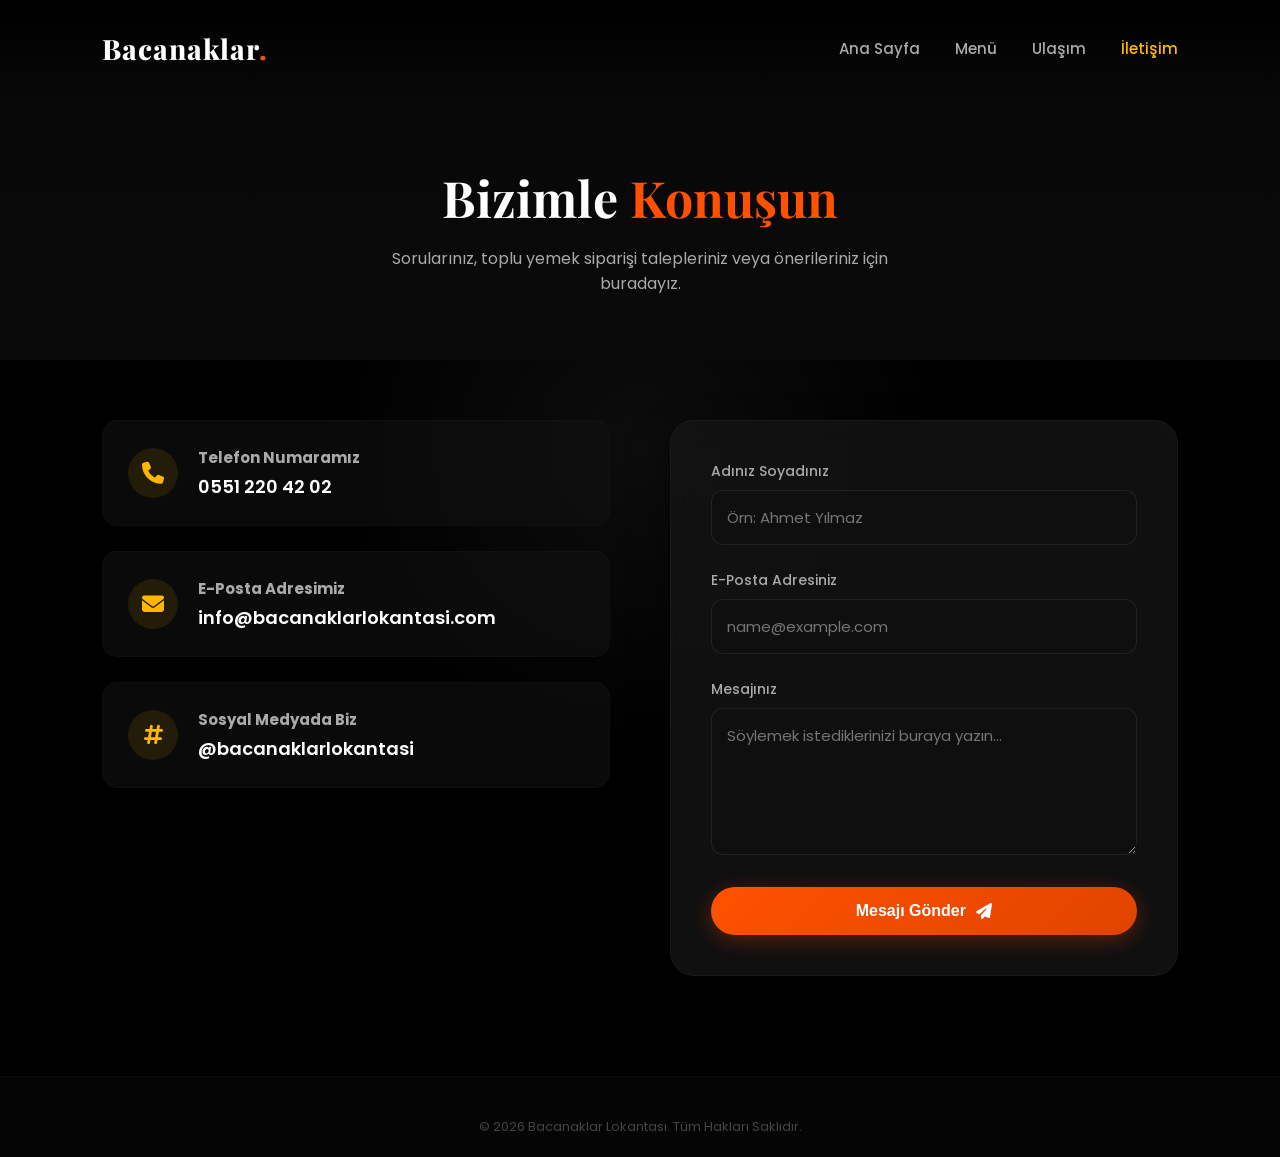
==== iletisim.html @ bf6750ae "Add files via upload" ====
<!DOCTYPE html>
<html lang="tr">
<head>
    <meta charset="UTF-8">
    <meta name="viewport" content="width=device-width, initial-scale=1.0">
    <title>İletişim | Bacanaklar Lokantası</title>
    <link rel="preconnect" href="https://fonts.googleapis.com">
    <link rel="preconnect" href="https://fonts.gstatic.com" crossorigin>
    <link href="https://fonts.googleapis.com/css2?family=Playfair+Display:wght@600;800&family=Poppins:wght@300;400;500;600;700&display=swap" rel="stylesheet">
    <link rel="stylesheet" href="https://cdnjs.cloudflare.com/ajax/libs/font-awesome/6.4.0/css/all.min.css">
    <link rel="stylesheet" href="style.css">
</head>
<body>

    <nav class="navbar">
        <a href="index.html" class="logo">Bacanaklar<span>.</span></a>
        <ul class="nav-links">
            <li><a href="index.html">Ana Sayfa</a></li>
            <li><a href="menu.html">Menü</a></li>
            <li><a href="ulasim.html">Ulaşım</a></li>
            <li><a href="iletisim.html" class="active">İletişim</a></li>
        </ul>
    </nav>

    <section class="menu-page-hero" style="background: linear-gradient(to bottom, rgba(10,10,10,0.7), #0a0a0a), url('https://images.unsplash.com/photo-1534536281715-e28d76689b4d?q=80&w=1200&auto=format&fit=crop') center/cover;">
        <div class="menu-hero-text">
            <h1 class="animate-fade-up">Bizimle <span>Konuşun</span></h1>
            <p class="animate-fade-up delay-1">Sorularınız, toplu yemek siparişi talepleriniz veya önerileriniz için buradayız.</p>
        </div>
    </section>

    <section class="contact-page-section">
        <div class="contact-grid">
            
            <div class="contact-methods animate-fade-up delay-2">
                <div class="c-method-box">
                    <i class="fa-solid fa-phone"></i>
                    <div>
                        <h4>Telefon Numaramız</h4>
                        <p>0551 220 42 02</p>
                    </div>
                </div>
                <div class="c-method-box">
                    <i class="fa-solid fa-envelope"></i>
                    <div>
                        <h4>E-Posta Adresimiz</h4>
                        <p>info@bacanaklarlokantasi.com</p>
                    </div>
                </div>
                <div class="c-method-box">
                    <i class="fa-solid fa-hashtag"></i>
                    <div>
                        <h4>Sosyal Medyada Biz</h4>
                        <p>@bacanaklarlokantasi</p>
                    </div>
                </div>
            </div>

            <div class="contact-form-container animate-fade-up delay-3">
                <form class="glowing-form" onsubmit="event.preventDefault(); alert('Mesajınız başarıyla bacanaklara iletildi!');">
                    <div class="form-group">
                        <label for="name">Adınız Soyadınız</label>
                        <input type="text" id="name" placeholder="Örn: Ahmet Yılmaz" required>
                    </div>
                    <div class="form-group">
                        <label for="email">E-Posta Adresiniz</label>
                        <input type="email" id="email" placeholder="name@example.com" required>
                    </div>
                    <div class="form-group">
                        <label for="message">Mesajınız</label>
                        <textarea id="message" rows="5" placeholder="Söylemek istediklerinizi buraya yazın..." required></textarea>
                    </div>
                    <button type="submit" class="btn btn-primary" style="width: 100%; justify-content: center;">
                        Mesajı Gönder <i class="fa-solid fa-paper-plane"></i>
                    </button>
                </form>
            </div>

        </div>
    </section>

    <footer style="padding: 40px 8% 20px 8%; background:#050505; border-top:1px solid rgba(255,81,0,0.05)">
        <div class="footer-bottom" style="padding:0; border:none;">
            <p>© 2026 Bacanaklar Lokantası. Tüm Hakları Saklıdır.</p>
        </div>
    </footer>

    <script src="script.js"></script>
</body>
</html>
---- style.css ----
/* ==========================================================================
   1. GENEL AYARLAR, DEĞİŞKENLER & RESETS (Spotlight ve Kale Entegre)
   ========================================================================== */
:root {
    --bg-dark: #000000; 
    --bg-surface: #101010;
    --accent-orange: #ff5100;
    --accent-yellow: #ffb700;
    --text-main: #ffffff;
    --text-muted: #aaaaaa;
    --font-sans: 'Poppins', sans-serif;
    --font-serif: 'Playfair Display', serif;
}

* {
    margin: 0;
    padding: 0;
    box-sizing: border-box;
}

html {
    scroll-behavior: smooth;
    /*  Özel ince kaydırma çubuğu */
    scrollbar-width: thin;
    scrollbar-color: #222 var(--bg-dark);
}

/* Chrome, Edge, Safari İçin Özel Kaydırma Çubuğu */
html::-webkit-scrollbar {
    width: 6px;
}
html::-webkit-scrollbar-track {
    background: var(--bg-dark);
}
html::-webkit-scrollbar-thumb {
    background-color: #222;
    border-radius: 10px;
    border: 1px solid var(--bg-dark);
}

body {
    background-color: var(--bg-dark);
    color: var(--text-main);
    font-family: var(--font-sans);
    overflow-x: hidden;
    position: relative;
    /* Tüm sayfada geçerli imleç takipli ışık reveal motoru */
    cursor: crosshair; 
}

/* ==========================================================================
   11. KARAHİSAR KALESİ REVEAL VE ERİMİŞ ALTIN SPOTLIGHT
   ========================================================================== */
   
/* Arka Planda Sabit Duran, Puslu ve Gizemli Kale Görseli */
#castle-bg {
    position: fixed;
    top: 0;
    left: 0;
    width: 100%;
    height: 100vh;
    background-image: url('https://www.orucoglu.com/storage/blogs/Images/karahisar-kalesi-1024x684.webp'); /* Karahisar Kalesi silüeti */
    background-size: cover;
    background-position: center;
    background-repeat: no-repeat;
    /* Çok düşük opaklık: Işık gelmeden önce puslu, belli belirsiz bir silüet */
    opacity: 0.01; 
    z-index: -2; 
    transition: opacity 0.5s ease;
}

/* İmlecin Takipli Spot Işığı: Sadece bu ışık kalesi "ortaya çıkaracak" (Reveal) */
#spotlight-reveal {
    position: fixed;
    top: 0;
    left: 0;
    width: 100%;
    height: 100vh;
    /* Bu gradyan, imlecin olduğu yerde kalenin opaklığını artıran sihirli filtredir */
    background: radial-gradient(
        500px circle at var(--mouse-x, 50%) var(--mouse-y, 50%), 
        rgba(255, 81, 0, 0.04) 0%, /* Işığın merkezinde çok hafif bir turuncu parlama */
        rgba(0, 0, 0, 0) 70% /* Dışarıda tamamen yok olur */
    );
    z-index: -1; /* Kalenin hemen önünde, içeriklerin arkasında */
    pointer-events: none; /* Tıklamaları engellememesi için */
}

/* Işığın merkezinde kalesi daha görünür ve renkli yapan maskeleme (Reveal & Color) */
body::after {
    content: '';
    position: fixed;
    top: 0;
    left: 0;
    width: 100%;
    height: 100vh;
    background-image: inherit; /* body'den veya #castle-bg'den inherit et */
    background: radial-gradient(
        400px circle at var(--mouse-x, 50%) var(--mouse-y, 50%), 
        rgba(255, 255, 255, 0.05) 0%, /* Işığın merkezinde kalenin opaklığı artar (reveal) */
        rgba(0, 0, 0, 0) 80% /* Dışarıda kale puslu kalmaya devam eder */
    );
    z-index: -1; /* Kalenin hemen önünde, içeriklerin arkasında */
    pointer-events: none;
    opacity: 1;
}

/* ==========================================================================
   2. NAVİGASYON (NAVBAR)
   ========================================================================== */
.navbar {
    display: flex;
    justify-content: space-between;
    align-items: center;
    padding: 30px 8%;
    background: linear-gradient(to bottom, rgba(0,0,0,0.95), transparent);
    position: absolute;
    width: 100%;
    z-index: 100;
}

.logo {
    font-family: var(--font-serif);
    font-size: 28px;
    font-weight: 800;
    letter-spacing: 1px;
    color: var(--text-main);
    text-decoration: none;
    display: inline-block;
    transition: transform 0.3s ease;
}

.logo span {
    color: var(--accent-orange);
}

.logo:hover {
    transform: scale(1.02);
}

.nav-links {
    display: flex;
    list-style: none;
    gap: 35px;
}

.nav-links a {
    color: var(--text-muted);
    text-decoration: none;
    font-size: 15px;
    font-weight: 500;
    transition: color 0.3s ease;
    position: relative;
}

.nav-links a:hover, .nav-links a.active {
    color: var(--accent-yellow);
}

/* Nav Link Hover Çizgisi */
.nav-links a::after {
    content: '';
    position: absolute;
    bottom: -5px;
    left: 0;
    width: 0;
    height: 1px;
    background: var(--accent-orange);
    transition: width 0.3s ease;
}

.nav-links a:hover::after {
    width: 100%;
}

/* ==========================================================================
   3. GİRİŞ (HERO) BÖLÜMÜ
   ========================================================================== */
.hero {
    min-height: 100vh;
    display: flex;
    align-items: center;
    padding: 0 8%;
    position: relative;
    background: radial-gradient(circle at 80% 20%, #16120f 0%, transparent 60%);
}

.hero-container {
    display: grid;
    grid-template-columns: 1fr 1fr;
    gap: 50px;
    align-items: center;
    width: 100%;
    margin-top: 60px;
}

.badge {
    display: inline-flex;
    align-items: center;
    gap: 8px;
    background: rgba(255, 81, 0, 0.1);
    border: 1px solid rgba(255, 81, 0, 0.2);
    color: var(--accent-orange);
    padding: 8px 16px;
    border-radius: 50px;
    font-size: 13px;
    font-weight: 600;
    margin-bottom: 20px;
}

.hero-title {
    font-family: var(--font-serif);
    font-size: 56px;
    line-height: 1.15;
    margin-bottom: 25px;
}

.accent-text {
    background: linear-gradient(45deg, var(--accent-orange), var(--accent-yellow));
    background-clip: text;
    -webkit-background-clip: text;
    -webkit-text-fill-color: transparent;
    color: transparent;
    display: inline-block;
}

.hero-desc {
    color: var(--text-muted);
    font-size: 16px;
    line-height: 1.7;
    margin-bottom: 35px;
    max-width: 500px;
}

.hero-actions {
    display: flex;
    gap: 20px;
}

.btn {
    padding: 15px 32px;
    border-radius: 30px;
    font-size: 16px;
    font-weight: 600;
    cursor: pointer;
    transition: all 0.3s ease;
    display: inline-flex;
    align-items: center;
    gap: 10px;
}

.btn-primary {
    background: linear-gradient(135deg, var(--accent-orange), #e04400);
    border: none;
    color: white;
    box-shadow: 0 5px 20px rgba(255, 81, 0, 0.3);
}

.btn-primary:hover {
    transform: translateY(-3px);
    box-shadow: 0 8px 25px rgba(255, 81, 0, 0.5);
}

.btn-secondary {
    background: rgba(255, 255, 255, 0.05);
    border: 1px solid rgba(255, 255, 255, 0.1);
    color: white;
}

.btn-secondary:hover {
    background: rgba(255, 255, 255, 0.1);
    transform: translateY(-3px);
}

/* Hero Görsel Alanı & Paralaks */
.hero-image-area {
    position: relative;
    display: flex;
    justify-content: center;
    align-items: center;
    height: 500px;
}

.glow-bg {
    position: absolute;
    width: 350px;
    height: 350px;
    background: radial-gradient(circle, rgba(255,81,0,0.2) 0%, rgba(255,183,0,0.05) 50%, transparent 70%);
    border-radius: 50%;
    filter: blur(20px);
    animation: pulseGlow 8s infinite alternate;
}

.interactive-layer {
    position: relative;
    width: 100%;
    height: 100%;
    display: flex;
    justify-content: center;
    align-items: center;
}

.main-dish-wrapper {
    position: relative;
    width: 380px;
    height: 380px;
    border-radius: 50%;
    box-shadow: 0 20px 50px rgba(0,0,0,0.8);
    animation: floatPlate 6s ease-in-out infinite;
}

.main-dish {
    width: 100%;
    height: 100%;
    object-fit: cover;
    border-radius: 50%;
    border: 4px solid #1a1a1a;
}

.floating-item {
    position: absolute;
    font-size: 32px;
    filter: drop-shadow(0 10px 10px rgba(0,0,0,0.5));
    user-select: none;
    transition: transform 0.1s ease-out;
}
.pepper { top: 10%; left: 15%; animation: floatParticle 4s ease-in-out infinite alternate; }
.mint { bottom: 15%; left: 10%; animation: floatParticle 5s ease-in-out infinite 0.5s alternate; }
.garlic { top: 20%; right: 10%; animation: floatParticle 4.5s ease-in-out infinite 1s alternate; }
.onion { bottom: 10%; right: 15%; animation: floatParticle 5.5s ease-in-out infinite 0.2s alternate; }

/* Buhar Efekti Sınıfları */
.steam-container {
    position: absolute;
    top: 20%;
    left: 50%;
    transform: translateX(-50%);
    width: 200px;
    height: 150px;
    pointer-events: none;
    z-index: 5;
}

.steam-particle {
    position: absolute;
    bottom: 0;
    background: rgba(255, 255, 255, 0.15);
    border-radius: 50%;
    filter: blur(8px);
    animation: riseUp linear forwards;
}

/* ==========================================================================
   4. EN ÇOK TAVSİYE EDİLENLER (MENÜ KARTLARI)
   ========================================================================== */
.featured-menu {
    padding: 100px 8%;
    position: relative;
}

.menu-header {
    text-align: center;
    margin-bottom: 60px;
}

.section-title {
    font-family: var(--font-serif);
    font-size: 42px;
    margin-bottom: 15px;
}

.section-title span {
    color: var(--accent-orange);
}

.section-subtitle {
    color: var(--text-muted);
    font-size: 16px;
    max-width: 600px;
    margin: 0 auto;
}

.menu-grid {
    display: grid;
    grid-template-columns: repeat(auto-fit, minmax(300px, 1fr));
    gap: 40px;
}

.menu-card {
    background: rgba(20, 20, 20, 0.6); /* Hafif şeffaf kartlar */
    backdrop-filter: blur(10px);
    border-radius: 20px;
    overflow: hidden;
    border: 1px solid rgba(255, 255, 255, 0.03);
    transition: transform 0.4s cubic-bezier(0.175, 0.885, 0.32, 1.275), 
                box-shadow 0.4s ease, 
                border-color 0.4s ease;
}

.card-img-container {
    position: relative;
    height: 240px;
    overflow: hidden;
}

.card-img-container img {
    width: 100%;
    height: 100%;
    object-fit: cover;
    transition: transform 0.6s ease;
}

.card-badge {
    position: absolute;
    top: 20px;
    left: 20px;
    background: rgba(0, 0, 0, 0.75);
    backdrop-filter: blur(5px);
    color: var(--accent-yellow);
    padding: 6px 14px;
    border-radius: 30px;
    font-size: 12px;
    font-weight: 600;
    border: 1px solid rgba(255, 183, 0, 0.3);
}

.card-info {
    padding: 25px;
}

.card-info h3 {
    font-size: 20px;
    margin-bottom: 12px;
    transition: color 0.3s ease;
}

.card-info p {
    color: var(--text-muted);
    font-size: 14px;
    line-height: 1.6;
    margin-bottom: 25px;
    height: 67px;
    overflow: hidden;
}

.card-footer {
    display: flex;
    justify-content: flex-start;
    border-top: 1px solid rgba(255, 255, 255, 0.05);
    padding-top: 15px;
}

.price {
    font-size: 22px;
    font-weight: 700;
    color: var(--accent-yellow);
}

/* Kart Hover Efektleri */
.menu-card:hover {
    transform: translateY(-10px);
    border-color: rgba(255, 81, 0, 0.3);
    box-shadow: 0 15px 35px rgba(255, 81, 0, 0.15); 
}

.menu-card:hover .card-img-container img {
    transform: scale(1.1) rotate(1deg);
}

.menu-card:hover h3 {
    color: var(--accent-orange);
}

/* Menünün Devamı Butonu */
.menu-more-action {
    text-align: center;
    margin-top: 60px;
}

.btn-outline-orange {
    background: transparent;
    border: 2px solid var(--accent-orange);
    color: var(--text-main);
    padding: 15px 40px;
    border-radius: 30px;
    font-size: 16px;
    font-weight: 600;
    cursor: pointer;
    transition: all 0.3s cubic-bezier(0.25, 1, 0.5, 1);
    display: inline-flex;
    align-items: center;
    gap: 12px;
}

.btn-outline-orange i {
    font-size: 13px;
    transition: transform 0.3s ease;
}

.btn-outline-orange:hover {
    background: var(--accent-orange);
    color: white;
    transform: translateY(-4px);
    box-shadow: 0 12px 25px rgba(255, 81, 0, 0.4);
}

.btn-outline-orange:hover i {
    transform: translateX(5px);
}

/* ==========================================================================
   5. HİKAYEMİZ & ASİMETRİK GALERİ
   ========================================================================== */
.about-section {
    padding: 120px 8%;
    position: relative;
    overflow: hidden;
}

.about-container {
    display: grid;
    grid-template-columns: 1.1fr 0.9fr;
    gap: 80px;
    align-items: center;
}

.about-badge {
    color: var(--accent-yellow);
    font-size: 14px;
    font-weight: 700;
    text-transform: uppercase;
    letter-spacing: 2px;
    display: block;
    margin-bottom: 15px;
}

.about-title {
    font-family: var(--font-serif);
    font-size: 40px;
    line-height: 1.2;
    margin-bottom: 30px;
}

.about-title span {
    color: var(--accent-orange);
}

.about-text {
    color: var(--text-muted);
    font-size: 16px;
    line-height: 1.8;
    margin-bottom: 20px;
}

.about-features {
    display: grid;
    grid-template-columns: 1fr 1fr;
    gap: 25px;
    margin-top: 40px;
}

.feature-item {
    display: flex;
    gap: 15px;
    align-items: flex-start;
}

.feature-item i {
    font-size: 24px;
    color: var(--accent-yellow);
    background: rgba(255, 183, 0, 0.1);
    padding: 12px;
    border-radius: 12px;
}

.feature-item h4 {
    font-size: 16px;
    margin-bottom: 5px;
}

.feature-item p {
    color: var(--text-muted);
    font-size: 13px;
    line-height: 1.4;
}

.about-gallery {
    position: relative;
    height: 500px;
}

.gallery-wrapper {
    position: relative;
    width: 100%;
    height: 100%;
}

.img-box {
    position: absolute;
    border-radius: 20px;
    overflow: hidden;
    box-shadow: 0 20px 40px rgba(0,0,0,0.6);
    border: 2px solid rgba(255, 255, 255, 0.05);
    transition: transform 0.5s ease;
}

.img-box img {
    width: 100%;
    height: 100%;
    object-fit: cover;
}

.box-1 {
    width: 70%;
    height: 350px;
    top: 0;
    left: 0;
    z-index: 2;
}

.box-2 {
    width: 55%;
    height: 250px;
    bottom: 0;
    right: 0;
    z-index: 3;
    border-color: var(--accent-orange);
}

.img-box:hover {
    transform: scale(1.03) translateY(-5px);
    z-index: 4;
}

.deco-circle {
    position: absolute;
    width: 200px;
    height: 200px;
    background: radial-gradient(circle, rgba(255,183,0,0.15) 0%, transparent 70%);
    top: 25%;
    left: 40%;
    z-index: 1;
}

/* ==========================================================================
   6. TAM DETAYLI MENÜ SAYFASI (MENU.HTML) ÖZEL STİLLERİ
   ========================================================================== */
.menu-page-hero {
    min-height: 40vh;
    background: linear-gradient(to bottom, rgba(0,0,0,0.6), var(--bg-dark)), 
                url('https://images.unsplash.com/photo-1555396273-367ea4eb4db5?q=80&w=1200&auto=format&fit=crop') center/cover;
    display: flex;
    align-items: center;
    justify-content: center;
    text-align: center;
    padding-top: 100px;
    position: relative;
}

.menu-hero-text h1 {
    font-family: var(--font-serif);
    font-size: 50px;
    margin-bottom: 15px;
}

.menu-hero-text h1 span {
    color: var(--accent-orange);
}

.menu-hero-text p {
    color: var(--text-muted);
    font-size: 16px;
    max-width: 500px;
}

.menu-filter-section {
    padding: 40px 8% 100px 8%;
    position: relative;
}

.filter-buttons {
    display: flex;
    justify-content: center;
    gap: 15px;
    margin-bottom: 50px;
}

.filter-btn {
    background: #101010;
    border: 1px solid rgba(255, 255, 255, 0.05);
    color: var(--text-muted);
    padding: 12px 28px;
    border-radius: 30px;
    font-weight: 600;
    font-size: 14px;
    cursor: pointer;
    transition: all 0.3s ease;
}

.filter-btn:hover, .filter-btn.active {
    background: var(--accent-orange);
    color: white;
    border-color: var(--accent-orange);
    box-shadow: 0 5px 15px rgba(255, 81, 0, 0.3);
}

.menu-page-grid {
    transition: all 0.5s ease;
}

.filter-item {
    transition: all 0.4s cubic-bezier(0.4, 0, 0.2, 1);
    transform: scale(1);
    opacity: 1;
}

.filter-item.hidden {
    transform: scale(0.8);
    opacity: 0;
    visibility: hidden;
    position: absolute;
    width: 0;
    height: 0;
    padding: 0;
    margin: 0;
    border: none;
    overflow: hidden;
}

/* ==========================================================================
   7. ÇALIŞMA SAATLERİ & ETKİLEŞİMLİ DARK MAP (FOOTER)
   ========================================================================== */
.site-footer {
    background-color: #050505;
    padding: 80px 8% 30px 8%;
    border-top: 1px solid rgba(255, 81, 0, 0.1);
    position: relative;
}

.footer-container {
    display: grid;
    grid-template-columns: 1fr 1fr 1fr;
    gap: 60px;
    margin-bottom: 60px;
}

.footer-info .logo {
    margin-bottom: 0;
}

.footer-tagline {
    color: var(--text-muted);
    font-size: 15px;
    line-height: 1.6;
    max-width: 280px;
}

.social-links {
    display: flex;
    gap: 15px;
}

.social-links a {
    color: var(--text-main);
    background: rgba(255, 255, 255, 0.02);
    width: 45px;
    height: 45px;
    display: flex;
    justify-content: center;
    align-items: center;
    border-radius: 50%;
    font-size: 18px;
    text-decoration: none;
    border: 1px solid rgba(255, 255, 255, 0.05);
    transition: all 0.3s cubic-bezier(0.175, 0.885, 0.32, 1.275);
}

.social-links a:hover {
    color: #000000;
    background: var(--accent-orange);
    transform: translateY(-5px);
    box-shadow: 0 10px 20px rgba(255, 81, 0, 0.4);
    border-color: var(--accent-orange);
}

.footer-hours h3, .footer-contact h3 {
    font-family: var(--font-serif);
    font-size: 22px;
    margin-bottom: 25px;
    display: flex;
    align-items: center;
    gap: 10px;
}

.footer-hours h3 i, .footer-contact h3 i {
    color: var(--accent-orange);
}

.hours-list {
    list-style: none;
}

.day-row {
    display: flex;
    justify-content: space-between;
    padding: 10px 0;
    border-bottom: 1px solid rgba(255, 255, 255, 0.02);
    color: var(--text-muted);
    font-size: 14px;
    transition: all 0.3s ease;
}

.day-row .closed {
    color: #ef4444;
    font-weight: 600;
}

.day-row.current-day {
    color: var(--accent-yellow);
    font-weight: 600;
    border-bottom-color: rgba(255, 183, 0, 0.3);
    padding-left: 8px;
}

.address-text {
    color: var(--text-muted);
    font-size: 15px;
    line-height: 1.6;
    margin-bottom: 30px;
}

/* Canlı İnteraktif Harita Kutusu */
.map-wrapper {
    position: relative;
    width: 100%;
    border-radius: 15px;
    overflow: hidden;
    border: 1px solid rgba(255, 81, 0, 0.2);
    box-shadow: 0 10px 30px rgba(0, 0, 0, 0.5);
    transition: border-color 0.3s ease, box-shadow 0.3s ease;
}

/* Haritayı Siyah Temaya Boyayan Filtre */
.map-wrapper iframe {
    filter: invert(90%) hue-rotate(180deg) grayscale(10%) contrast(95%);
    display: block;
    transition: filter 0.3s ease;
}

.map-overlay-btn {
    position: absolute;
    top: 15px;
    left: 15px;
    background: rgba(10, 10, 10, 0.85);
    backdrop-filter: blur(5px);
    color: var(--text-main);
    padding: 8px 14px;
    border-radius: 6px;
    text-decoration: none;
    font-size: 13px;
    font-weight: 600;
    border: 1px solid rgba(255, 255, 255, 0.1);
    display: flex;
    align-items: center;
    gap: 6px;
    transition: all 0.3s ease;
    z-index: 10;
}

.map-overlay-btn i {
    color: var(--accent-orange);
}

.map-wrapper:hover {
    border-color: var(--accent-orange);
    box-shadow: 0 10px 30px rgba(255, 81, 0, 0.15);
}

.map-overlay-btn:hover {
    background: var(--accent-orange);
    color: white;
    border-color: var(--accent-orange);
}
.map-overlay-btn:hover i {
    color: white;
}

.footer-bottom {
    text-align: center;
    padding-top: 40px;
    border-top: 1px solid rgba(255, 255, 255, 0.02);
    color: #444444;
    font-size: 13px;
}

/* ==========================================================================
   8. ANİMASYON ALTYAPILARI (SCROLL REVEAL & KEYFRAMES)
   ========================================================================== */
.reveal {
    opacity: 0;
    transform: translateY(50px);
    transition: opacity 0.8s ease, transform 0.8s cubic-bezier(0.25, 1, 0.5, 1);
}

.reveal.active {
    opacity: 1;
    transform: translateY(0);
}

.reveal.delay-1 { transition-delay: 0.2s; }
.reveal.delay-2 { transition-delay: 0.4s; }

@keyframes pulseGlow {
    0% { transform: scale(1); opacity: 0.7; }
    100% { transform: scale(1.2); opacity: 1; }
}

@keyframes floatPlate {
    0%, 100% { transform: translateY(0) rotate(0deg); }
    50% { transform: translateY(-15px) rotate(2deg); }
}

@keyframes floatParticle {
    0% { transform: translateY(0) scale(1); }
    100% { transform: translateY(-12px) scale(1.05); }
}

@keyframes riseUp {
    0% {
        transform: translateY(0) scale(0.5) translateX(0);
        opacity: 0;
    }
    10% { opacity: 0.4; }
    50% {
        transform: translateY(-60px) scale(1.2) translateX(15px);
        background: rgba(255, 183, 0, 0.08);
    }
    100% {
        transform: translateY(-130px) scale(1.8) translateX(-15px);
        opacity: 0;
    }
}

.animate-fade-up {
    opacity: 0;
    transform: translateY(30px);
    animation: fadeUpIn 1s cubic-bezier(0.25, 1, 0.5, 1) forwards;
}
.delay-1 { animation-delay: 0.2s; }
.delay-2 { animation-delay: 0.4s; }
.delay-3 { animation-delay: 0.6s; }

@keyframes fadeUpIn {
    to {
        opacity: 1;
        transform: translateY(0);
    }
}

/* ==========================================================================
   10. KARŞILAMA EKRANI (PRELOADER)
   ========================================================================== */
#preloader {
    position: fixed;
    top: 0;
    left: 0;
    width: 100%;
    height: 100vh;
    
    /* İŞTE YENİ ANİMASYONLU ARKA PLAN BURASI */
    background: linear-gradient(-45deg, #050505, #360302, #471802, #0a0500);
    background-size: 400% 400%;
    animation: gradientDrift 8s ease infinite;
    
    /* Alt taraf eski kodla aynı, logonun ortada durmasını sağlıyor */
    z-index: 99999;
    display: flex;
    justify-content: center;
    align-items: center;
    transition: transform 1s cubic-bezier(0.77, 0, 0.175, 1);
    overflow: hidden;
}
/* Arka plan renklerinin akıp karışmasını sağlayan animasyon */
@keyframes gradientDrift {
    0% { background-position: 0% 50%; }
    50% { background-position: 100% 50%; }
    100% { background-position: 0% 50%; }
}
/* Arka Planda Yüzen ve Parlayan Puslu Közler (Hareketli Arka Plan) */
#preloader::before, #preloader::after {
    content: '';
    position: absolute;
    border-radius: 50%;
    filter: blur(100px);
    z-index: 1;
    animation: embersFloat 10s infinite alternate cubic-bezier(0.45, 0.05, 0.55, 0.95);
    opacity: 0.4;
}

#preloader::before {
    width: 600px; height: 600px;
    background: radial-gradient(circle, rgba(255, 81, 0, 0.2) 0%, transparent 60%);
    top: -10%; left: -10%;
}

#preloader::after {
    width: 500px; height: 500px;
    background: radial-gradient(circle, rgba(255, 183, 0, 0.15) 0%, transparent 60%);
    bottom: -10%; right: -10%;
    animation-delay: -5s;
}

#preloader.slide-up {
    transform: translateY(-100%);
}

.loader-content {
    text-align: center;
    position: relative;
    z-index: 2; /* Yazıyı közlerin önüne al */
}

/* Şeffaf Olmayan, Güvenli Erimiş Altın Logosu */
.loader-logo {
    font-family: var(--font-serif);
    font-size: 52px;
    font-weight: 800;
    
    background: linear-gradient(to right, #ffffff 20%, var(--accent-orange) 50%, #ffffff 80%);
    background-size: 200% auto;
    color: #ffffff; /* Tarayıcı çuvallarsa diye garanti beyaz renk */
    
    background-clip: text;
    -webkit-background-clip: text;
    -webkit-text-fill-color: transparent;

    letter-spacing: 2px;
    position: relative;
    z-index: 2;
    animation: shineText 3s linear infinite, glowPulse 1.5s infinite alternate;
}

.loader-logo span {
    -webkit-text-fill-color: var(--accent-orange);
    text-shadow: 0 0 15px var(--accent-orange);
}

/* --- YENİ KEYFRAMES ALANI (Animasyonların Motoru) --- */

@keyframes embersFloat {
    0% { transform: translate(0, 0) scale(1); opacity: 0.3; }
    50% { transform: translate(50px, 30px) scale(1.05); opacity: 0.6; }
    100% { transform: translate(-30px, 50px) scale(1.1); opacity: 0.3; }
}

@keyframes shineText {
    0% { background-position: -200% auto; }
    100% { background-position: 200% auto; }
}

@keyframes glowPulse {
    0% { filter: drop-shadow(0 0 5px rgba(255, 81, 0, 0.2)); transform: scale(0.98); }
    100% { filter: drop-shadow(0 0 20px rgba(255, 183, 0, 0.6)); transform: scale(1.03); }
}
/* --- 9. ULAŞIM VE İLETİŞİM SAYFALARI ÖZEL CSS STİLLERİ --- */
.ulasim-page-section, .contact-page-section {
    padding: 60px 8% 100px 8%;
    position: relative;
}

.ulasim-grid, .contact-grid {
    display: grid;
    grid-template-columns: 1fr 1fr;
    gap: 60px;
    align-items: flex-start;
}

.ulasim-info-cards {
    display: flex;
    flex-direction: column;
    gap: 25px;
}

.u-card {
    background: rgba(18, 18, 18, 0.6);
    backdrop-filter: blur(10px);
    padding: 30px;
    border-radius: 18px;
    border: 1px solid rgba(255, 255, 255, 0.02);
    display: flex;
    gap: 20px;
    align-items: flex-start;
    transition: border-color 0.3s ease, transform 0.3s ease;
}

.u-card i {
    font-size: 26px;
    color: var(--accent-orange);
    background: rgba(255, 81, 0, 0.1);
    padding: 15px;
    border-radius: 12px;
}

.u-card h3 {
    font-family: var(--font-serif);
    font-size: 20px;
    margin-bottom: 8px;
}

.u-card p {
    color: var(--text-muted);
    font-size: 14px;
    line-height: 1.6;
}

.u-card strong {
    color: var(--accent-yellow);
}

.u-card:hover {
    border-color: rgba(255, 183, 0, 0.3);
    transform: translateX(5px);
}

.page-big-map {
    border-radius: 20px;
    border-color: rgba(255, 255, 255, 0.05);
}

.contact-methods {
    display: flex;
    flex-direction: column;
    gap: 25px;
}

.c-method-box {
    background: rgba(18, 18, 18, 0.6);
    backdrop-filter: blur(10px);
    padding: 25px;
    border-radius: 15px;
    display: flex;
    align-items: center;
    gap: 20px;
    border: 1px solid rgba(255, 255, 255, 0.02);
}

.c-method-box i {
    font-size: 22px;
    color: var(--accent-yellow);
    background: rgba(255, 183, 0, 0.1);
    width: 50px;
    height: 50px;
    display: flex;
    justify-content: center;
    align-items: center;
    border-radius: 50%;
}

.c-method-box h4 {
    font-size: 15px;
    color: var(--text-muted);
    margin-bottom: 4px;
}

.c-method-box p {
    font-size: 18px;
    font-weight: 600;
}

.contact-form-container {
    background: rgba(20, 20, 20, 0.8);
    backdrop-filter: blur(15px);
    padding: 40px;
    border-radius: 24px;
    border: 1px solid rgba(255, 255, 255, 0.04);
    box-shadow: 0 20px 40px rgba(0,0,0,0.5);
}

.form-group {
    margin-bottom: 25px;
}

.form-group label {
    display: block;
    font-size: 14px;
    font-weight: 500;
    color: var(--text-muted);
    margin-bottom: 8px;
}

.form-group input, .form-group textarea {
    width: 100%;
    background: rgba(15, 15, 15, 0.8);
    border: 1px solid rgba(255, 255, 255, 0.08);
    border-radius: 12px;
    padding: 15px;
    color: white;
    font-family: var(--font-sans);
    font-size: 15px;
    outline: none;
    transition: all 0.3s ease;
}

.form-group input:focus, .form-group textarea:focus {
    border-color: var(--accent-orange);
    box-shadow: 0 0 15px rgba(255, 81, 0, 0.2);
    background: rgba(20, 20, 20, 1);
}

/* ==========================================================================
   12. MOBİL UYUMLULUK (RESPONSIVE DESIGN - BURGER MENÜSÜZ)
   ========================================================================== */

/* Tablet ve Büyük Telefonlar İçin Düzenlemeler (Max Genişlik: 992px) */
@media (max-width: 992px) {
    .hero-container, .about-container, .ulasim-grid, .contact-grid {
        grid-template-columns: 1fr; /* Her şeyi tek sütuna düşür */
        text-align: center;
        gap: 40px;
    }

    .hero {
        padding-top: 140px; /* Üstteki menüye yer aç */
    }

    .hero-actions {
        justify-content: center; /* Butonları ortala */
    }

    .about-features {
        text-align: left; /* Özellikler yazısı düzgün kalsın */
    }

    .footer-container {
        grid-template-columns: 1fr; /* Footer'ı alt alta diz */
        text-align: center;
    }

    .social-links, .footer-hours h3, .footer-contact h3 {
        justify-content: center; /* Footer başlıklarını ortala */
    }
}

/* Küçük Telefonlar İçin Nokta Atışı Düzenlemeler (Max Genişlik: 768px) */
@media (max-width: 768px) {
    
    /* Navbar'ı Burger Menüsüz, Şık Bir Alta Alta Dizilime Çeviriyoruz */
    .navbar {
        flex-direction: column;
        padding: 20px 5%;
        gap: 15px;
        background: linear-gradient(to bottom, rgba(0,0,0,0.95), rgba(0,0,0,0.8));
    }

    .nav-links {
        gap: 15px;
        flex-wrap: wrap; /* Sığmazsa alt satıra geçsin */
        justify-content: center;
    }

    .nav-links a {
        font-size: 14px;
        padding: 5px 10px;
    }

    /* Yazı Boyutlarını Küçült */
    .hero-title {
        font-size: 38px;
    }

    .section-title, .about-title {
        font-size: 32px;
    }

    .loader-logo {
        font-size: 36px; /* Açılış ekranı logosu ekrana sığsın */
    }

    /* Kahraman Görselini (Çorba) Küçült */
    .hero-image-area {
        height: 350px;
    }

    .main-dish-wrapper {
        width: 260px;
        height: 260px;
    }

    .floating-item {
        font-size: 24px; /* Uçan biberler vs. küçülsün */
    }

    /* Kategori Butonları Ekrana Sığsın */
    .filter-buttons {
        flex-wrap: wrap;
        gap: 10px;
    }

    .filter-btn {
        padding: 10px 20px;
        font-size: 13px;
        flex: 1 1 calc(50% - 10px); /* Butonlar ikişerli dizilsin */
    }

    /* Sayfa İçi Boşlukları (Padding) Daralt */
    .featured-menu, .about-section, .ulasim-page-section, .contact-page-section {
        padding: 60px 5%;
    }
}
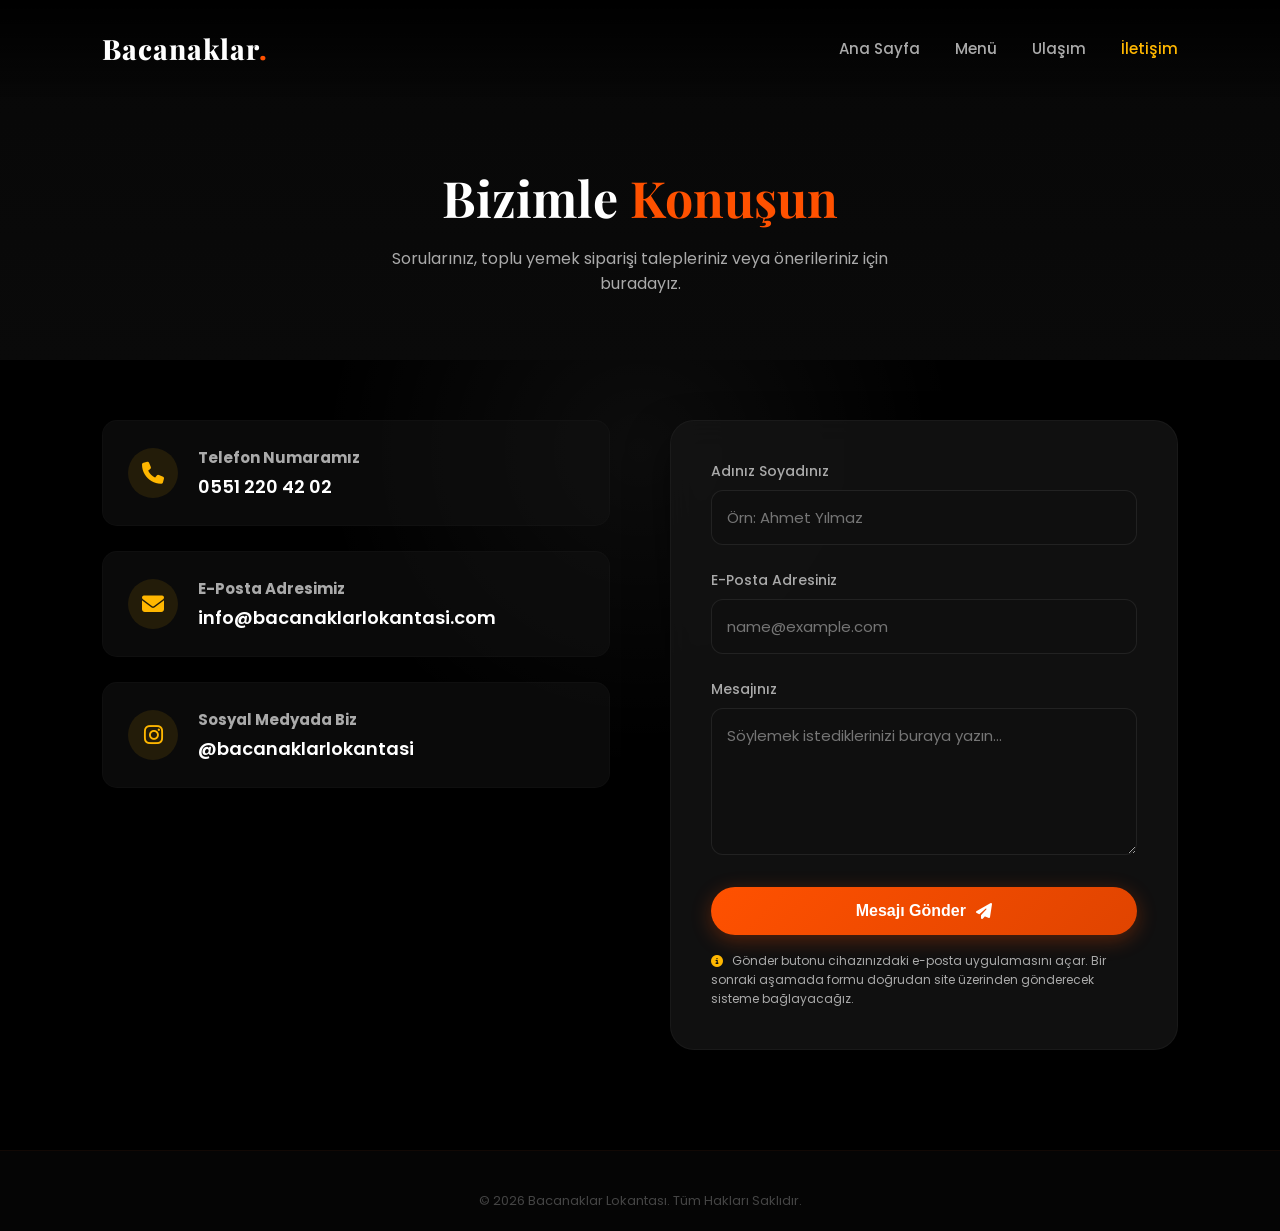
==== commit cfaa635a: "Bacanaklar Lokantasi V2 guncellemesi" ====
--- a/iletisim.html
+++ b/iletisim.html
@@ -1,90 +1,108 @@
-<!DOCTYPE html>
-<html lang="tr">
-<head>
-    <meta charset="UTF-8">
-    <meta name="viewport" content="width=device-width, initial-scale=1.0">
-    <title>İletişim | Bacanaklar Lokantası</title>
-    <link rel="preconnect" href="https://fonts.googleapis.com">
-    <link rel="preconnect" href="https://fonts.gstatic.com" crossorigin>
-    <link href="https://fonts.googleapis.com/css2?family=Playfair+Display:wght@600;800&family=Poppins:wght@300;400;500;600;700&display=swap" rel="stylesheet">
-    <link rel="stylesheet" href="https://cdnjs.cloudflare.com/ajax/libs/font-awesome/6.4.0/css/all.min.css">
-    <link rel="stylesheet" href="style.css">
-</head>
-<body>
-
-    <nav class="navbar">
-        <a href="index.html" class="logo">Bacanaklar<span>.</span></a>
-        <ul class="nav-links">
-            <li><a href="index.html">Ana Sayfa</a></li>
-            <li><a href="menu.html">Menü</a></li>
-            <li><a href="ulasim.html">Ulaşım</a></li>
-            <li><a href="iletisim.html" class="active">İletişim</a></li>
-        </ul>
-    </nav>
-
-    <section class="menu-page-hero" style="background: linear-gradient(to bottom, rgba(10,10,10,0.7), #0a0a0a), url('https://images.unsplash.com/photo-1534536281715-e28d76689b4d?q=80&w=1200&auto=format&fit=crop') center/cover;">
-        <div class="menu-hero-text">
-            <h1 class="animate-fade-up">Bizimle <span>Konuşun</span></h1>
-            <p class="animate-fade-up delay-1">Sorularınız, toplu yemek siparişi talepleriniz veya önerileriniz için buradayız.</p>
-        </div>
-    </section>
-
-    <section class="contact-page-section">
-        <div class="contact-grid">
-            
-            <div class="contact-methods animate-fade-up delay-2">
-                <div class="c-method-box">
-                    <i class="fa-solid fa-phone"></i>
-                    <div>
-                        <h4>Telefon Numaramız</h4>
-                        <p>0551 220 42 02</p>
-                    </div>
-                </div>
-                <div class="c-method-box">
-                    <i class="fa-solid fa-envelope"></i>
-                    <div>
-                        <h4>E-Posta Adresimiz</h4>
-                        <p>info@bacanaklarlokantasi.com</p>
-                    </div>
-                </div>
-                <div class="c-method-box">
-                    <i class="fa-solid fa-hashtag"></i>
-                    <div>
-                        <h4>Sosyal Medyada Biz</h4>
-                        <p>@bacanaklarlokantasi</p>
-                    </div>
-                </div>
-            </div>
-
-            <div class="contact-form-container animate-fade-up delay-3">
-                <form class="glowing-form" onsubmit="event.preventDefault(); alert('Mesajınız başarıyla bacanaklara iletildi!');">
-                    <div class="form-group">
-                        <label for="name">Adınız Soyadınız</label>
-                        <input type="text" id="name" placeholder="Örn: Ahmet Yılmaz" required>
-                    </div>
-                    <div class="form-group">
-                        <label for="email">E-Posta Adresiniz</label>
-                        <input type="email" id="email" placeholder="name@example.com" required>
-                    </div>
-                    <div class="form-group">
-                        <label for="message">Mesajınız</label>
-                        <textarea id="message" rows="5" placeholder="Söylemek istediklerinizi buraya yazın..." required></textarea>
-                    </div>
-                    <button type="submit" class="btn btn-primary" style="width: 100%; justify-content: center;">
-                        Mesajı Gönder <i class="fa-solid fa-paper-plane"></i>
-                    </button>
-                </form>
-            </div>
-
-        </div>
-    </section>
-
-    <footer style="padding: 40px 8% 20px 8%; background:#050505; border-top:1px solid rgba(255,81,0,0.05)">
-        <div class="footer-bottom" style="padding:0; border:none;">
-            <p>© 2026 Bacanaklar Lokantası. Tüm Hakları Saklıdır.</p>
-        </div>
-    </footer>
-
-    <script src="script.js"></script>
-</body>
+<!DOCTYPE html>
+<html lang="tr">
+<head>
+    <meta charset="UTF-8">
+    <meta name="viewport" content="width=device-width, initial-scale=1.0">
+    <title>İletişim | Bacanaklar Lokantası</title>
+    <link rel="preconnect" href="https://fonts.googleapis.com">
+    <link rel="preconnect" href="https://fonts.gstatic.com" crossorigin>
+    <link href="https://fonts.googleapis.com/css2?family=Playfair+Display:wght@600;800&family=Poppins:wght@300;400;500;600;700&display=swap" rel="stylesheet">
+    <link rel="stylesheet" href="https://cdnjs.cloudflare.com/ajax/libs/font-awesome/6.4.0/css/all.min.css">
+    <link rel="stylesheet" href="style.css">
+</head>
+<body>
+
+    <nav class="navbar">
+        <a href="index.html" class="logo">Bacanaklar<span>.</span></a>
+
+        <button class="nav-toggle" type="button" aria-label="Menüyü aç/kapat" aria-expanded="false">
+            <i class="fa-solid fa-bars"></i>
+        </button>
+        <ul class="nav-links">
+            <li><a href="index.html">Ana Sayfa</a></li>
+            <li><a href="menu.html">Menü</a></li>
+            <li><a href="ulasim.html">Ulaşım</a></li>
+            <li><a href="iletisim.html" class="active">İletişim</a></li>
+        </ul>
+    </nav>
+
+    <section class="menu-page-hero" style="background: linear-gradient(to bottom, rgba(10,10,10,0.7), #0a0a0a), url('https://images.unsplash.com/photo-1534536281715-e28d76689b4d?q=80&w=1200&auto=format&fit=crop') center/cover;">
+        <div class="menu-hero-text">
+            <h1 class="animate-fade-up">Bizimle <span>Konuşun</span></h1>
+            <p class="animate-fade-up delay-1">Sorularınız, toplu yemek siparişi talepleriniz veya önerileriniz için buradayız.</p>
+        </div>
+    </section>
+
+    <section class="contact-page-section">
+        <div class="contact-grid">
+            
+            <div class="contact-methods animate-fade-up delay-2">
+                <a class="c-method-box c-method-link" href="tel:+905512204202">
+                    <i class="fa-solid fa-phone"></i>
+                    <div>
+                        <h4>Telefon Numaramız</h4>
+                        <p>0551 220 42 02</p>
+                    </div>
+                </a>
+                <a class="c-method-box c-method-link" href="mailto:info@bacanaklarlokantasi.com">
+                    <i class="fa-solid fa-envelope"></i>
+                    <div>
+                        <h4>E-Posta Adresimiz</h4>
+                        <p>info@bacanaklarlokantasi.com</p>
+                    </div>
+                </a>
+                <a class="c-method-box c-method-link" href="https://www.instagram.com/bacanaklarlokantasi/" target="_blank" rel="noopener noreferrer">
+                    <i class="fa-brands fa-instagram"></i>
+                    <div>
+                        <h4>Sosyal Medyada Biz</h4>
+                        <p>@bacanaklarlokantasi</p>
+                    </div>
+                </a>
+            </div>
+
+            <div class="contact-form-container animate-fade-up delay-3">
+                <form class="glowing-form" id="contact-form">
+                    <div class="form-group">
+                        <label for="name">Adınız Soyadınız</label>
+                        <input type="text" id="name" name="name" autocomplete="name" placeholder="Örn: Ahmet Yılmaz" required>
+                    </div>
+                    <div class="form-group">
+                        <label for="email">E-Posta Adresiniz</label>
+                        <input type="email" id="email" name="email" autocomplete="email" placeholder="name@example.com" required>
+                    </div>
+                    <div class="form-group">
+                        <label for="message">Mesajınız</label>
+                        <textarea id="message" name="message" rows="5" placeholder="Söylemek istediklerinizi buraya yazın..." required></textarea>
+                    </div>
+                    <button type="submit" class="btn btn-primary" style="width: 100%; justify-content: center;">
+                        Mesajı Gönder <i class="fa-solid fa-paper-plane"></i>
+                    </button>
+                </form>
+                <p class="form-note"><i class="fa-solid fa-circle-info"></i> Gönder butonu cihazınızdaki e-posta uygulamasını açar. Bir sonraki aşamada formu doğrudan site üzerinden gönderecek sisteme bağlayacağız.</p>
+            </div>
+
+        </div>
+    </section>
+
+    <footer style="padding: 40px 8% 20px 8%; background:#050505; border-top:1px solid rgba(255,81,0,0.05)">
+        <div class="footer-bottom" style="padding:0; border:none;">
+            <p>© 2026 Bacanaklar Lokantası. Tüm Hakları Saklıdır.</p>
+        </div>
+    </footer>
+
+
+    <div class="mobile-action-bar" aria-label="Hızlı işlemler">
+        <a href="tel:+905512204202" class="mobile-action">
+            <i class="fa-solid fa-phone"></i><span>Ara</span>
+        </a>
+        <a href="https://wa.me/905512204202?text=Merhaba%20Bacanaklar%20Lokantas%C4%B1%2C%20bilgi%20almak%20istiyorum." target="_blank" rel="noopener noreferrer" class="mobile-action">
+            <i class="fa-brands fa-whatsapp"></i><span>WhatsApp</span>
+        </a>
+        <a href="https://www.google.com/maps/dir/?api=1&destination=Bacanaklar%20Lokantas%C4%B1%2C%20Afyonkarahisar" target="_blank" rel="noopener noreferrer" class="mobile-action">
+            <i class="fa-solid fa-location-arrow"></i><span>Yol Tarifi</span>
+        </a>
+    </div>
+
+    <script src="script.js"></script>
+</body>
 </html>
--- a/style.css
+++ b/style.css
@@ -1,1309 +1,1475 @@
-/* ==========================================================================
-   1. GENEL AYARLAR, DEĞİŞKENLER & RESETS (Spotlight ve Kale Entegre)
-   ========================================================================== */
-:root {
-    --bg-dark: #000000; 
-    --bg-surface: #101010;
-    --accent-orange: #ff5100;
-    --accent-yellow: #ffb700;
-    --text-main: #ffffff;
-    --text-muted: #aaaaaa;
-    --font-sans: 'Poppins', sans-serif;
-    --font-serif: 'Playfair Display', serif;
-}
-
-* {
-    margin: 0;
-    padding: 0;
-    box-sizing: border-box;
-}
-
-html {
-    scroll-behavior: smooth;
-    /*  Özel ince kaydırma çubuğu */
-    scrollbar-width: thin;
-    scrollbar-color: #222 var(--bg-dark);
-}
-
-/* Chrome, Edge, Safari İçin Özel Kaydırma Çubuğu */
-html::-webkit-scrollbar {
-    width: 6px;
-}
-html::-webkit-scrollbar-track {
-    background: var(--bg-dark);
-}
-html::-webkit-scrollbar-thumb {
-    background-color: #222;
-    border-radius: 10px;
-    border: 1px solid var(--bg-dark);
-}
-
-body {
-    background-color: var(--bg-dark);
-    color: var(--text-main);
-    font-family: var(--font-sans);
-    overflow-x: hidden;
-    position: relative;
-    /* Tüm sayfada geçerli imleç takipli ışık reveal motoru */
-    cursor: crosshair; 
-}
-
-/* ==========================================================================
-   11. KARAHİSAR KALESİ REVEAL VE ERİMİŞ ALTIN SPOTLIGHT
-   ========================================================================== */
-   
-/* Arka Planda Sabit Duran, Puslu ve Gizemli Kale Görseli */
-#castle-bg {
-    position: fixed;
-    top: 0;
-    left: 0;
-    width: 100%;
-    height: 100vh;
-    background-image: url('https://www.orucoglu.com/storage/blogs/Images/karahisar-kalesi-1024x684.webp'); /* Karahisar Kalesi silüeti */
-    background-size: cover;
-    background-position: center;
-    background-repeat: no-repeat;
-    /* Çok düşük opaklık: Işık gelmeden önce puslu, belli belirsiz bir silüet */
-    opacity: 0.01; 
-    z-index: -2; 
-    transition: opacity 0.5s ease;
-}
-
-/* İmlecin Takipli Spot Işığı: Sadece bu ışık kalesi "ortaya çıkaracak" (Reveal) */
-#spotlight-reveal {
-    position: fixed;
-    top: 0;
-    left: 0;
-    width: 100%;
-    height: 100vh;
-    /* Bu gradyan, imlecin olduğu yerde kalenin opaklığını artıran sihirli filtredir */
-    background: radial-gradient(
-        500px circle at var(--mouse-x, 50%) var(--mouse-y, 50%), 
-        rgba(255, 81, 0, 0.04) 0%, /* Işığın merkezinde çok hafif bir turuncu parlama */
-        rgba(0, 0, 0, 0) 70% /* Dışarıda tamamen yok olur */
-    );
-    z-index: -1; /* Kalenin hemen önünde, içeriklerin arkasında */
-    pointer-events: none; /* Tıklamaları engellememesi için */
-}
-
-/* Işığın merkezinde kalesi daha görünür ve renkli yapan maskeleme (Reveal & Color) */
-body::after {
-    content: '';
-    position: fixed;
-    top: 0;
-    left: 0;
-    width: 100%;
-    height: 100vh;
-    background-image: inherit; /* body'den veya #castle-bg'den inherit et */
-    background: radial-gradient(
-        400px circle at var(--mouse-x, 50%) var(--mouse-y, 50%), 
-        rgba(255, 255, 255, 0.05) 0%, /* Işığın merkezinde kalenin opaklığı artar (reveal) */
-        rgba(0, 0, 0, 0) 80% /* Dışarıda kale puslu kalmaya devam eder */
-    );
-    z-index: -1; /* Kalenin hemen önünde, içeriklerin arkasında */
-    pointer-events: none;
-    opacity: 1;
-}
-
-/* ==========================================================================
-   2. NAVİGASYON (NAVBAR)
-   ========================================================================== */
-.navbar {
-    display: flex;
-    justify-content: space-between;
-    align-items: center;
-    padding: 30px 8%;
-    background: linear-gradient(to bottom, rgba(0,0,0,0.95), transparent);
-    position: absolute;
-    width: 100%;
-    z-index: 100;
-}
-
-.logo {
-    font-family: var(--font-serif);
-    font-size: 28px;
-    font-weight: 800;
-    letter-spacing: 1px;
-    color: var(--text-main);
-    text-decoration: none;
-    display: inline-block;
-    transition: transform 0.3s ease;
-}
-
-.logo span {
-    color: var(--accent-orange);
-}
-
-.logo:hover {
-    transform: scale(1.02);
-}
-
-.nav-links {
-    display: flex;
-    list-style: none;
-    gap: 35px;
-}
-
-.nav-links a {
-    color: var(--text-muted);
-    text-decoration: none;
-    font-size: 15px;
-    font-weight: 500;
-    transition: color 0.3s ease;
-    position: relative;
-}
-
-.nav-links a:hover, .nav-links a.active {
-    color: var(--accent-yellow);
-}
-
-/* Nav Link Hover Çizgisi */
-.nav-links a::after {
-    content: '';
-    position: absolute;
-    bottom: -5px;
-    left: 0;
-    width: 0;
-    height: 1px;
-    background: var(--accent-orange);
-    transition: width 0.3s ease;
-}
-
-.nav-links a:hover::after {
-    width: 100%;
-}
-
-/* ==========================================================================
-   3. GİRİŞ (HERO) BÖLÜMÜ
-   ========================================================================== */
-.hero {
-    min-height: 100vh;
-    display: flex;
-    align-items: center;
-    padding: 0 8%;
-    position: relative;
-    background: radial-gradient(circle at 80% 20%, #16120f 0%, transparent 60%);
-}
-
-.hero-container {
-    display: grid;
-    grid-template-columns: 1fr 1fr;
-    gap: 50px;
-    align-items: center;
-    width: 100%;
-    margin-top: 60px;
-}
-
-.badge {
-    display: inline-flex;
-    align-items: center;
-    gap: 8px;
-    background: rgba(255, 81, 0, 0.1);
-    border: 1px solid rgba(255, 81, 0, 0.2);
-    color: var(--accent-orange);
-    padding: 8px 16px;
-    border-radius: 50px;
-    font-size: 13px;
-    font-weight: 600;
-    margin-bottom: 20px;
-}
-
-.hero-title {
-    font-family: var(--font-serif);
-    font-size: 56px;
-    line-height: 1.15;
-    margin-bottom: 25px;
-}
-
-.accent-text {
-    background: linear-gradient(45deg, var(--accent-orange), var(--accent-yellow));
-    background-clip: text;
-    -webkit-background-clip: text;
-    -webkit-text-fill-color: transparent;
-    color: transparent;
-    display: inline-block;
-}
-
-.hero-desc {
-    color: var(--text-muted);
-    font-size: 16px;
-    line-height: 1.7;
-    margin-bottom: 35px;
-    max-width: 500px;
-}
-
-.hero-actions {
-    display: flex;
-    gap: 20px;
-}
-
-.btn {
-    padding: 15px 32px;
-    border-radius: 30px;
-    font-size: 16px;
-    font-weight: 600;
-    cursor: pointer;
-    transition: all 0.3s ease;
-    display: inline-flex;
-    align-items: center;
-    gap: 10px;
-}
-
-.btn-primary {
-    background: linear-gradient(135deg, var(--accent-orange), #e04400);
-    border: none;
-    color: white;
-    box-shadow: 0 5px 20px rgba(255, 81, 0, 0.3);
-}
-
-.btn-primary:hover {
-    transform: translateY(-3px);
-    box-shadow: 0 8px 25px rgba(255, 81, 0, 0.5);
-}
-
-.btn-secondary {
-    background: rgba(255, 255, 255, 0.05);
-    border: 1px solid rgba(255, 255, 255, 0.1);
-    color: white;
-}
-
-.btn-secondary:hover {
-    background: rgba(255, 255, 255, 0.1);
-    transform: translateY(-3px);
-}
-
-/* Hero Görsel Alanı & Paralaks */
-.hero-image-area {
-    position: relative;
-    display: flex;
-    justify-content: center;
-    align-items: center;
-    height: 500px;
-}
-
-.glow-bg {
-    position: absolute;
-    width: 350px;
-    height: 350px;
-    background: radial-gradient(circle, rgba(255,81,0,0.2) 0%, rgba(255,183,0,0.05) 50%, transparent 70%);
-    border-radius: 50%;
-    filter: blur(20px);
-    animation: pulseGlow 8s infinite alternate;
-}
-
-.interactive-layer {
-    position: relative;
-    width: 100%;
-    height: 100%;
-    display: flex;
-    justify-content: center;
-    align-items: center;
-}
-
-.main-dish-wrapper {
-    position: relative;
-    width: 380px;
-    height: 380px;
-    border-radius: 50%;
-    box-shadow: 0 20px 50px rgba(0,0,0,0.8);
-    animation: floatPlate 6s ease-in-out infinite;
-}
-
-.main-dish {
-    width: 100%;
-    height: 100%;
-    object-fit: cover;
-    border-radius: 50%;
-    border: 4px solid #1a1a1a;
-}
-
-.floating-item {
-    position: absolute;
-    font-size: 32px;
-    filter: drop-shadow(0 10px 10px rgba(0,0,0,0.5));
-    user-select: none;
-    transition: transform 0.1s ease-out;
-}
-.pepper { top: 10%; left: 15%; animation: floatParticle 4s ease-in-out infinite alternate; }
-.mint { bottom: 15%; left: 10%; animation: floatParticle 5s ease-in-out infinite 0.5s alternate; }
-.garlic { top: 20%; right: 10%; animation: floatParticle 4.5s ease-in-out infinite 1s alternate; }
-.onion { bottom: 10%; right: 15%; animation: floatParticle 5.5s ease-in-out infinite 0.2s alternate; }
-
-/* Buhar Efekti Sınıfları */
-.steam-container {
-    position: absolute;
-    top: 20%;
-    left: 50%;
-    transform: translateX(-50%);
-    width: 200px;
-    height: 150px;
-    pointer-events: none;
-    z-index: 5;
-}
-
-.steam-particle {
-    position: absolute;
-    bottom: 0;
-    background: rgba(255, 255, 255, 0.15);
-    border-radius: 50%;
-    filter: blur(8px);
-    animation: riseUp linear forwards;
-}
-
-/* ==========================================================================
-   4. EN ÇOK TAVSİYE EDİLENLER (MENÜ KARTLARI)
-   ========================================================================== */
-.featured-menu {
-    padding: 100px 8%;
-    position: relative;
-}
-
-.menu-header {
-    text-align: center;
-    margin-bottom: 60px;
-}
-
-.section-title {
-    font-family: var(--font-serif);
-    font-size: 42px;
-    margin-bottom: 15px;
-}
-
-.section-title span {
-    color: var(--accent-orange);
-}
-
-.section-subtitle {
-    color: var(--text-muted);
-    font-size: 16px;
-    max-width: 600px;
-    margin: 0 auto;
-}
-
-.menu-grid {
-    display: grid;
-    grid-template-columns: repeat(auto-fit, minmax(300px, 1fr));
-    gap: 40px;
-}
-
-.menu-card {
-    background: rgba(20, 20, 20, 0.6); /* Hafif şeffaf kartlar */
-    backdrop-filter: blur(10px);
-    border-radius: 20px;
-    overflow: hidden;
-    border: 1px solid rgba(255, 255, 255, 0.03);
-    transition: transform 0.4s cubic-bezier(0.175, 0.885, 0.32, 1.275), 
-                box-shadow 0.4s ease, 
-                border-color 0.4s ease;
-}
-
-.card-img-container {
-    position: relative;
-    height: 240px;
-    overflow: hidden;
-}
-
-.card-img-container img {
-    width: 100%;
-    height: 100%;
-    object-fit: cover;
-    transition: transform 0.6s ease;
-}
-
-.card-badge {
-    position: absolute;
-    top: 20px;
-    left: 20px;
-    background: rgba(0, 0, 0, 0.75);
-    backdrop-filter: blur(5px);
-    color: var(--accent-yellow);
-    padding: 6px 14px;
-    border-radius: 30px;
-    font-size: 12px;
-    font-weight: 600;
-    border: 1px solid rgba(255, 183, 0, 0.3);
-}
-
-.card-info {
-    padding: 25px;
-}
-
-.card-info h3 {
-    font-size: 20px;
-    margin-bottom: 12px;
-    transition: color 0.3s ease;
-}
-
-.card-info p {
-    color: var(--text-muted);
-    font-size: 14px;
-    line-height: 1.6;
-    margin-bottom: 25px;
-    height: 67px;
-    overflow: hidden;
-}
-
-.card-footer {
-    display: flex;
-    justify-content: flex-start;
-    border-top: 1px solid rgba(255, 255, 255, 0.05);
-    padding-top: 15px;
-}
-
-.price {
-    font-size: 22px;
-    font-weight: 700;
-    color: var(--accent-yellow);
-}
-
-/* Kart Hover Efektleri */
-.menu-card:hover {
-    transform: translateY(-10px);
-    border-color: rgba(255, 81, 0, 0.3);
-    box-shadow: 0 15px 35px rgba(255, 81, 0, 0.15); 
-}
-
-.menu-card:hover .card-img-container img {
-    transform: scale(1.1) rotate(1deg);
-}
-
-.menu-card:hover h3 {
-    color: var(--accent-orange);
-}
-
-/* Menünün Devamı Butonu */
-.menu-more-action {
-    text-align: center;
-    margin-top: 60px;
-}
-
-.btn-outline-orange {
-    background: transparent;
-    border: 2px solid var(--accent-orange);
-    color: var(--text-main);
-    padding: 15px 40px;
-    border-radius: 30px;
-    font-size: 16px;
-    font-weight: 600;
-    cursor: pointer;
-    transition: all 0.3s cubic-bezier(0.25, 1, 0.5, 1);
-    display: inline-flex;
-    align-items: center;
-    gap: 12px;
-}
-
-.btn-outline-orange i {
-    font-size: 13px;
-    transition: transform 0.3s ease;
-}
-
-.btn-outline-orange:hover {
-    background: var(--accent-orange);
-    color: white;
-    transform: translateY(-4px);
-    box-shadow: 0 12px 25px rgba(255, 81, 0, 0.4);
-}
-
-.btn-outline-orange:hover i {
-    transform: translateX(5px);
-}
-
-/* ==========================================================================
-   5. HİKAYEMİZ & ASİMETRİK GALERİ
-   ========================================================================== */
-.about-section {
-    padding: 120px 8%;
-    position: relative;
-    overflow: hidden;
-}
-
-.about-container {
-    display: grid;
-    grid-template-columns: 1.1fr 0.9fr;
-    gap: 80px;
-    align-items: center;
-}
-
-.about-badge {
-    color: var(--accent-yellow);
-    font-size: 14px;
-    font-weight: 700;
-    text-transform: uppercase;
-    letter-spacing: 2px;
-    display: block;
-    margin-bottom: 15px;
-}
-
-.about-title {
-    font-family: var(--font-serif);
-    font-size: 40px;
-    line-height: 1.2;
-    margin-bottom: 30px;
-}
-
-.about-title span {
-    color: var(--accent-orange);
-}
-
-.about-text {
-    color: var(--text-muted);
-    font-size: 16px;
-    line-height: 1.8;
-    margin-bottom: 20px;
-}
-
-.about-features {
-    display: grid;
-    grid-template-columns: 1fr 1fr;
-    gap: 25px;
-    margin-top: 40px;
-}
-
-.feature-item {
-    display: flex;
-    gap: 15px;
-    align-items: flex-start;
-}
-
-.feature-item i {
-    font-size: 24px;
-    color: var(--accent-yellow);
-    background: rgba(255, 183, 0, 0.1);
-    padding: 12px;
-    border-radius: 12px;
-}
-
-.feature-item h4 {
-    font-size: 16px;
-    margin-bottom: 5px;
-}
-
-.feature-item p {
-    color: var(--text-muted);
-    font-size: 13px;
-    line-height: 1.4;
-}
-
-.about-gallery {
-    position: relative;
-    height: 500px;
-}
-
-.gallery-wrapper {
-    position: relative;
-    width: 100%;
-    height: 100%;
-}
-
-.img-box {
-    position: absolute;
-    border-radius: 20px;
-    overflow: hidden;
-    box-shadow: 0 20px 40px rgba(0,0,0,0.6);
-    border: 2px solid rgba(255, 255, 255, 0.05);
-    transition: transform 0.5s ease;
-}
-
-.img-box img {
-    width: 100%;
-    height: 100%;
-    object-fit: cover;
-}
-
-.box-1 {
-    width: 70%;
-    height: 350px;
-    top: 0;
-    left: 0;
-    z-index: 2;
-}
-
-.box-2 {
-    width: 55%;
-    height: 250px;
-    bottom: 0;
-    right: 0;
-    z-index: 3;
-    border-color: var(--accent-orange);
-}
-
-.img-box:hover {
-    transform: scale(1.03) translateY(-5px);
-    z-index: 4;
-}
-
-.deco-circle {
-    position: absolute;
-    width: 200px;
-    height: 200px;
-    background: radial-gradient(circle, rgba(255,183,0,0.15) 0%, transparent 70%);
-    top: 25%;
-    left: 40%;
-    z-index: 1;
-}
-
-/* ==========================================================================
-   6. TAM DETAYLI MENÜ SAYFASI (MENU.HTML) ÖZEL STİLLERİ
-   ========================================================================== */
-.menu-page-hero {
-    min-height: 40vh;
-    background: linear-gradient(to bottom, rgba(0,0,0,0.6), var(--bg-dark)), 
-                url('https://images.unsplash.com/photo-1555396273-367ea4eb4db5?q=80&w=1200&auto=format&fit=crop') center/cover;
-    display: flex;
-    align-items: center;
-    justify-content: center;
-    text-align: center;
-    padding-top: 100px;
-    position: relative;
-}
-
-.menu-hero-text h1 {
-    font-family: var(--font-serif);
-    font-size: 50px;
-    margin-bottom: 15px;
-}
-
-.menu-hero-text h1 span {
-    color: var(--accent-orange);
-}
-
-.menu-hero-text p {
-    color: var(--text-muted);
-    font-size: 16px;
-    max-width: 500px;
-}
-
-.menu-filter-section {
-    padding: 40px 8% 100px 8%;
-    position: relative;
-}
-
-.filter-buttons {
-    display: flex;
-    justify-content: center;
-    gap: 15px;
-    margin-bottom: 50px;
-}
-
-.filter-btn {
-    background: #101010;
-    border: 1px solid rgba(255, 255, 255, 0.05);
-    color: var(--text-muted);
-    padding: 12px 28px;
-    border-radius: 30px;
-    font-weight: 600;
-    font-size: 14px;
-    cursor: pointer;
-    transition: all 0.3s ease;
-}
-
-.filter-btn:hover, .filter-btn.active {
-    background: var(--accent-orange);
-    color: white;
-    border-color: var(--accent-orange);
-    box-shadow: 0 5px 15px rgba(255, 81, 0, 0.3);
-}
-
-.menu-page-grid {
-    transition: all 0.5s ease;
-}
-
-.filter-item {
-    transition: all 0.4s cubic-bezier(0.4, 0, 0.2, 1);
-    transform: scale(1);
-    opacity: 1;
-}
-
-.filter-item.hidden {
-    transform: scale(0.8);
-    opacity: 0;
-    visibility: hidden;
-    position: absolute;
-    width: 0;
-    height: 0;
-    padding: 0;
-    margin: 0;
-    border: none;
-    overflow: hidden;
-}
-
-/* ==========================================================================
-   7. ÇALIŞMA SAATLERİ & ETKİLEŞİMLİ DARK MAP (FOOTER)
-   ========================================================================== */
-.site-footer {
-    background-color: #050505;
-    padding: 80px 8% 30px 8%;
-    border-top: 1px solid rgba(255, 81, 0, 0.1);
-    position: relative;
-}
-
-.footer-container {
-    display: grid;
-    grid-template-columns: 1fr 1fr 1fr;
-    gap: 60px;
-    margin-bottom: 60px;
-}
-
-.footer-info .logo {
-    margin-bottom: 0;
-}
-
-.footer-tagline {
-    color: var(--text-muted);
-    font-size: 15px;
-    line-height: 1.6;
-    max-width: 280px;
-}
-
-.social-links {
-    display: flex;
-    gap: 15px;
-}
-
-.social-links a {
-    color: var(--text-main);
-    background: rgba(255, 255, 255, 0.02);
-    width: 45px;
-    height: 45px;
-    display: flex;
-    justify-content: center;
-    align-items: center;
-    border-radius: 50%;
-    font-size: 18px;
-    text-decoration: none;
-    border: 1px solid rgba(255, 255, 255, 0.05);
-    transition: all 0.3s cubic-bezier(0.175, 0.885, 0.32, 1.275);
-}
-
-.social-links a:hover {
-    color: #000000;
-    background: var(--accent-orange);
-    transform: translateY(-5px);
-    box-shadow: 0 10px 20px rgba(255, 81, 0, 0.4);
-    border-color: var(--accent-orange);
-}
-
-.footer-hours h3, .footer-contact h3 {
-    font-family: var(--font-serif);
-    font-size: 22px;
-    margin-bottom: 25px;
-    display: flex;
-    align-items: center;
-    gap: 10px;
-}
-
-.footer-hours h3 i, .footer-contact h3 i {
-    color: var(--accent-orange);
-}
-
-.hours-list {
-    list-style: none;
-}
-
-.day-row {
-    display: flex;
-    justify-content: space-between;
-    padding: 10px 0;
-    border-bottom: 1px solid rgba(255, 255, 255, 0.02);
-    color: var(--text-muted);
-    font-size: 14px;
-    transition: all 0.3s ease;
-}
-
-.day-row .closed {
-    color: #ef4444;
-    font-weight: 600;
-}
-
-.day-row.current-day {
-    color: var(--accent-yellow);
-    font-weight: 600;
-    border-bottom-color: rgba(255, 183, 0, 0.3);
-    padding-left: 8px;
-}
-
-.address-text {
-    color: var(--text-muted);
-    font-size: 15px;
-    line-height: 1.6;
-    margin-bottom: 30px;
-}
-
-/* Canlı İnteraktif Harita Kutusu */
-.map-wrapper {
-    position: relative;
-    width: 100%;
-    border-radius: 15px;
-    overflow: hidden;
-    border: 1px solid rgba(255, 81, 0, 0.2);
-    box-shadow: 0 10px 30px rgba(0, 0, 0, 0.5);
-    transition: border-color 0.3s ease, box-shadow 0.3s ease;
-}
-
-/* Haritayı Siyah Temaya Boyayan Filtre */
-.map-wrapper iframe {
-    filter: invert(90%) hue-rotate(180deg) grayscale(10%) contrast(95%);
-    display: block;
-    transition: filter 0.3s ease;
-}
-
-.map-overlay-btn {
-    position: absolute;
-    top: 15px;
-    left: 15px;
-    background: rgba(10, 10, 10, 0.85);
-    backdrop-filter: blur(5px);
-    color: var(--text-main);
-    padding: 8px 14px;
-    border-radius: 6px;
-    text-decoration: none;
-    font-size: 13px;
-    font-weight: 600;
-    border: 1px solid rgba(255, 255, 255, 0.1);
-    display: flex;
-    align-items: center;
-    gap: 6px;
-    transition: all 0.3s ease;
-    z-index: 10;
-}
-
-.map-overlay-btn i {
-    color: var(--accent-orange);
-}
-
-.map-wrapper:hover {
-    border-color: var(--accent-orange);
-    box-shadow: 0 10px 30px rgba(255, 81, 0, 0.15);
-}
-
-.map-overlay-btn:hover {
-    background: var(--accent-orange);
-    color: white;
-    border-color: var(--accent-orange);
-}
-.map-overlay-btn:hover i {
-    color: white;
-}
-
-.footer-bottom {
-    text-align: center;
-    padding-top: 40px;
-    border-top: 1px solid rgba(255, 255, 255, 0.02);
-    color: #444444;
-    font-size: 13px;
-}
-
-/* ==========================================================================
-   8. ANİMASYON ALTYAPILARI (SCROLL REVEAL & KEYFRAMES)
-   ========================================================================== */
-.reveal {
-    opacity: 0;
-    transform: translateY(50px);
-    transition: opacity 0.8s ease, transform 0.8s cubic-bezier(0.25, 1, 0.5, 1);
-}
-
-.reveal.active {
-    opacity: 1;
-    transform: translateY(0);
-}
-
-.reveal.delay-1 { transition-delay: 0.2s; }
-.reveal.delay-2 { transition-delay: 0.4s; }
-
-@keyframes pulseGlow {
-    0% { transform: scale(1); opacity: 0.7; }
-    100% { transform: scale(1.2); opacity: 1; }
-}
-
-@keyframes floatPlate {
-    0%, 100% { transform: translateY(0) rotate(0deg); }
-    50% { transform: translateY(-15px) rotate(2deg); }
-}
-
-@keyframes floatParticle {
-    0% { transform: translateY(0) scale(1); }
-    100% { transform: translateY(-12px) scale(1.05); }
-}
-
-@keyframes riseUp {
-    0% {
-        transform: translateY(0) scale(0.5) translateX(0);
-        opacity: 0;
-    }
-    10% { opacity: 0.4; }
-    50% {
-        transform: translateY(-60px) scale(1.2) translateX(15px);
-        background: rgba(255, 183, 0, 0.08);
-    }
-    100% {
-        transform: translateY(-130px) scale(1.8) translateX(-15px);
-        opacity: 0;
-    }
-}
-
-.animate-fade-up {
-    opacity: 0;
-    transform: translateY(30px);
-    animation: fadeUpIn 1s cubic-bezier(0.25, 1, 0.5, 1) forwards;
-}
-.delay-1 { animation-delay: 0.2s; }
-.delay-2 { animation-delay: 0.4s; }
-.delay-3 { animation-delay: 0.6s; }
-
-@keyframes fadeUpIn {
-    to {
-        opacity: 1;
-        transform: translateY(0);
-    }
-}
-
-/* ==========================================================================
-   10. KARŞILAMA EKRANI (PRELOADER)
-   ========================================================================== */
-#preloader {
-    position: fixed;
-    top: 0;
-    left: 0;
-    width: 100%;
-    height: 100vh;
-    
-    /* İŞTE YENİ ANİMASYONLU ARKA PLAN BURASI */
-    background: linear-gradient(-45deg, #050505, #360302, #471802, #0a0500);
-    background-size: 400% 400%;
-    animation: gradientDrift 8s ease infinite;
-    
-    /* Alt taraf eski kodla aynı, logonun ortada durmasını sağlıyor */
-    z-index: 99999;
-    display: flex;
-    justify-content: center;
-    align-items: center;
-    transition: transform 1s cubic-bezier(0.77, 0, 0.175, 1);
-    overflow: hidden;
-}
-/* Arka plan renklerinin akıp karışmasını sağlayan animasyon */
-@keyframes gradientDrift {
-    0% { background-position: 0% 50%; }
-    50% { background-position: 100% 50%; }
-    100% { background-position: 0% 50%; }
-}
-/* Arka Planda Yüzen ve Parlayan Puslu Közler (Hareketli Arka Plan) */
-#preloader::before, #preloader::after {
-    content: '';
-    position: absolute;
-    border-radius: 50%;
-    filter: blur(100px);
-    z-index: 1;
-    animation: embersFloat 10s infinite alternate cubic-bezier(0.45, 0.05, 0.55, 0.95);
-    opacity: 0.4;
-}
-
-#preloader::before {
-    width: 600px; height: 600px;
-    background: radial-gradient(circle, rgba(255, 81, 0, 0.2) 0%, transparent 60%);
-    top: -10%; left: -10%;
-}
-
-#preloader::after {
-    width: 500px; height: 500px;
-    background: radial-gradient(circle, rgba(255, 183, 0, 0.15) 0%, transparent 60%);
-    bottom: -10%; right: -10%;
-    animation-delay: -5s;
-}
-
-#preloader.slide-up {
-    transform: translateY(-100%);
-}
-
-.loader-content {
-    text-align: center;
-    position: relative;
-    z-index: 2; /* Yazıyı közlerin önüne al */
-}
-
-/* Şeffaf Olmayan, Güvenli Erimiş Altın Logosu */
-.loader-logo {
-    font-family: var(--font-serif);
-    font-size: 52px;
-    font-weight: 800;
-    
-    background: linear-gradient(to right, #ffffff 20%, var(--accent-orange) 50%, #ffffff 80%);
-    background-size: 200% auto;
-    color: #ffffff; /* Tarayıcı çuvallarsa diye garanti beyaz renk */
-    
-    background-clip: text;
-    -webkit-background-clip: text;
-    -webkit-text-fill-color: transparent;
-
-    letter-spacing: 2px;
-    position: relative;
-    z-index: 2;
-    animation: shineText 3s linear infinite, glowPulse 1.5s infinite alternate;
-}
-
-.loader-logo span {
-    -webkit-text-fill-color: var(--accent-orange);
-    text-shadow: 0 0 15px var(--accent-orange);
-}
-
-/* --- YENİ KEYFRAMES ALANI (Animasyonların Motoru) --- */
-
-@keyframes embersFloat {
-    0% { transform: translate(0, 0) scale(1); opacity: 0.3; }
-    50% { transform: translate(50px, 30px) scale(1.05); opacity: 0.6; }
-    100% { transform: translate(-30px, 50px) scale(1.1); opacity: 0.3; }
-}
-
-@keyframes shineText {
-    0% { background-position: -200% auto; }
-    100% { background-position: 200% auto; }
-}
-
-@keyframes glowPulse {
-    0% { filter: drop-shadow(0 0 5px rgba(255, 81, 0, 0.2)); transform: scale(0.98); }
-    100% { filter: drop-shadow(0 0 20px rgba(255, 183, 0, 0.6)); transform: scale(1.03); }
-}
-/* --- 9. ULAŞIM VE İLETİŞİM SAYFALARI ÖZEL CSS STİLLERİ --- */
-.ulasim-page-section, .contact-page-section {
-    padding: 60px 8% 100px 8%;
-    position: relative;
-}
-
-.ulasim-grid, .contact-grid {
-    display: grid;
-    grid-template-columns: 1fr 1fr;
-    gap: 60px;
-    align-items: flex-start;
-}
-
-.ulasim-info-cards {
-    display: flex;
-    flex-direction: column;
-    gap: 25px;
-}
-
-.u-card {
-    background: rgba(18, 18, 18, 0.6);
-    backdrop-filter: blur(10px);
-    padding: 30px;
-    border-radius: 18px;
-    border: 1px solid rgba(255, 255, 255, 0.02);
-    display: flex;
-    gap: 20px;
-    align-items: flex-start;
-    transition: border-color 0.3s ease, transform 0.3s ease;
-}
-
-.u-card i {
-    font-size: 26px;
-    color: var(--accent-orange);
-    background: rgba(255, 81, 0, 0.1);
-    padding: 15px;
-    border-radius: 12px;
-}
-
-.u-card h3 {
-    font-family: var(--font-serif);
-    font-size: 20px;
-    margin-bottom: 8px;
-}
-
-.u-card p {
-    color: var(--text-muted);
-    font-size: 14px;
-    line-height: 1.6;
-}
-
-.u-card strong {
-    color: var(--accent-yellow);
-}
-
-.u-card:hover {
-    border-color: rgba(255, 183, 0, 0.3);
-    transform: translateX(5px);
-}
-
-.page-big-map {
-    border-radius: 20px;
-    border-color: rgba(255, 255, 255, 0.05);
-}
-
-.contact-methods {
-    display: flex;
-    flex-direction: column;
-    gap: 25px;
-}
-
-.c-method-box {
-    background: rgba(18, 18, 18, 0.6);
-    backdrop-filter: blur(10px);
-    padding: 25px;
-    border-radius: 15px;
-    display: flex;
-    align-items: center;
-    gap: 20px;
-    border: 1px solid rgba(255, 255, 255, 0.02);
-}
-
-.c-method-box i {
-    font-size: 22px;
-    color: var(--accent-yellow);
-    background: rgba(255, 183, 0, 0.1);
-    width: 50px;
-    height: 50px;
-    display: flex;
-    justify-content: center;
-    align-items: center;
-    border-radius: 50%;
-}
-
-.c-method-box h4 {
-    font-size: 15px;
-    color: var(--text-muted);
-    margin-bottom: 4px;
-}
-
-.c-method-box p {
-    font-size: 18px;
-    font-weight: 600;
-}
-
-.contact-form-container {
-    background: rgba(20, 20, 20, 0.8);
-    backdrop-filter: blur(15px);
-    padding: 40px;
-    border-radius: 24px;
-    border: 1px solid rgba(255, 255, 255, 0.04);
-    box-shadow: 0 20px 40px rgba(0,0,0,0.5);
-}
-
-.form-group {
-    margin-bottom: 25px;
-}
-
-.form-group label {
-    display: block;
-    font-size: 14px;
-    font-weight: 500;
-    color: var(--text-muted);
-    margin-bottom: 8px;
-}
-
-.form-group input, .form-group textarea {
-    width: 100%;
-    background: rgba(15, 15, 15, 0.8);
-    border: 1px solid rgba(255, 255, 255, 0.08);
-    border-radius: 12px;
-    padding: 15px;
-    color: white;
-    font-family: var(--font-sans);
-    font-size: 15px;
-    outline: none;
-    transition: all 0.3s ease;
-}
-
-.form-group input:focus, .form-group textarea:focus {
-    border-color: var(--accent-orange);
-    box-shadow: 0 0 15px rgba(255, 81, 0, 0.2);
-    background: rgba(20, 20, 20, 1);
-}
-
-/* ==========================================================================
-   12. MOBİL UYUMLULUK (RESPONSIVE DESIGN - BURGER MENÜSÜZ)
-   ========================================================================== */
-
-/* Tablet ve Büyük Telefonlar İçin Düzenlemeler (Max Genişlik: 992px) */
-@media (max-width: 992px) {
-    .hero-container, .about-container, .ulasim-grid, .contact-grid {
-        grid-template-columns: 1fr; /* Her şeyi tek sütuna düşür */
-        text-align: center;
-        gap: 40px;
-    }
-
-    .hero {
-        padding-top: 140px; /* Üstteki menüye yer aç */
-    }
-
-    .hero-actions {
-        justify-content: center; /* Butonları ortala */
-    }
-
-    .about-features {
-        text-align: left; /* Özellikler yazısı düzgün kalsın */
-    }
-
-    .footer-container {
-        grid-template-columns: 1fr; /* Footer'ı alt alta diz */
-        text-align: center;
-    }
-
-    .social-links, .footer-hours h3, .footer-contact h3 {
-        justify-content: center; /* Footer başlıklarını ortala */
-    }
-}
-
-/* Küçük Telefonlar İçin Nokta Atışı Düzenlemeler (Max Genişlik: 768px) */
-@media (max-width: 768px) {
-    
-    /* Navbar'ı Burger Menüsüz, Şık Bir Alta Alta Dizilime Çeviriyoruz */
-    .navbar {
-        flex-direction: column;
-        padding: 20px 5%;
-        gap: 15px;
-        background: linear-gradient(to bottom, rgba(0,0,0,0.95), rgba(0,0,0,0.8));
-    }
-
-    .nav-links {
-        gap: 15px;
-        flex-wrap: wrap; /* Sığmazsa alt satıra geçsin */
-        justify-content: center;
-    }
-
-    .nav-links a {
-        font-size: 14px;
-        padding: 5px 10px;
-    }
-
-    /* Yazı Boyutlarını Küçült */
-    .hero-title {
-        font-size: 38px;
-    }
-
-    .section-title, .about-title {
-        font-size: 32px;
-    }
-
-    .loader-logo {
-        font-size: 36px; /* Açılış ekranı logosu ekrana sığsın */
-    }
-
-    /* Kahraman Görselini (Çorba) Küçült */
-    .hero-image-area {
-        height: 350px;
-    }
-
-    .main-dish-wrapper {
-        width: 260px;
-        height: 260px;
-    }
-
-    .floating-item {
-        font-size: 24px; /* Uçan biberler vs. küçülsün */
-    }
-
-    /* Kategori Butonları Ekrana Sığsın */
-    .filter-buttons {
-        flex-wrap: wrap;
-        gap: 10px;
-    }
-
-    .filter-btn {
-        padding: 10px 20px;
-        font-size: 13px;
-        flex: 1 1 calc(50% - 10px); /* Butonlar ikişerli dizilsin */
-    }
-
-    /* Sayfa İçi Boşlukları (Padding) Daralt */
-    .featured-menu, .about-section, .ulasim-page-section, .contact-page-section {
-        padding: 60px 5%;
-    }
-}+/* ==========================================================================
+   1. GENEL AYARLAR, DEĞİŞKENLER & RESETS (Spotlight ve Kale Entegre)
+   ========================================================================== */
+:root {
+    --bg-dark: #000000; 
+    --bg-surface: #101010;
+    --accent-orange: #ff5100;
+    --accent-yellow: #ffb700;
+    --text-main: #ffffff;
+    --text-muted: #aaaaaa;
+    --font-sans: 'Poppins', sans-serif;
+    --font-serif: 'Playfair Display', serif;
+}
+
+* {
+    margin: 0;
+    padding: 0;
+    box-sizing: border-box;
+}
+
+html {
+    scroll-behavior: smooth;
+    /*  Özel ince kaydırma çubuğu */
+    scrollbar-width: thin;
+    scrollbar-color: #222 var(--bg-dark);
+}
+
+/* Chrome, Edge, Safari İçin Özel Kaydırma Çubuğu */
+html::-webkit-scrollbar {
+    width: 6px;
+}
+html::-webkit-scrollbar-track {
+    background: var(--bg-dark);
+}
+html::-webkit-scrollbar-thumb {
+    background-color: #222;
+    border-radius: 10px;
+    border: 1px solid var(--bg-dark);
+}
+
+body {
+    background-color: var(--bg-dark);
+    color: var(--text-main);
+    font-family: var(--font-sans);
+    overflow-x: hidden;
+    position: relative;
+    /* Tüm sayfada geçerli imleç takipli ışık reveal motoru */
+    cursor: default; 
+}
+
+/* ==========================================================================
+   11. KARAHİSAR KALESİ REVEAL VE ERİMİŞ ALTIN SPOTLIGHT
+   ========================================================================== */
+   
+/* Arka Planda Sabit Duran, Puslu ve Gizemli Kale Görseli */
+#castle-bg {
+    position: fixed;
+    top: 0;
+    left: 0;
+    width: 100%;
+    height: 100vh;
+    background-image: url('https://www.orucoglu.com/storage/blogs/Images/karahisar-kalesi-1024x684.webp'); /* Karahisar Kalesi silüeti */
+    background-size: cover;
+    background-position: center;
+    background-repeat: no-repeat;
+    /* Çok düşük opaklık: Işık gelmeden önce puslu, belli belirsiz bir silüet */
+    opacity: 0.01; 
+    z-index: -2; 
+    transition: opacity 0.5s ease;
+}
+
+/* İmlecin Takipli Spot Işığı: Sadece bu ışık kalesi "ortaya çıkaracak" (Reveal) */
+#spotlight-reveal {
+    position: fixed;
+    top: 0;
+    left: 0;
+    width: 100%;
+    height: 100vh;
+    /* Bu gradyan, imlecin olduğu yerde kalenin opaklığını artıran sihirli filtredir */
+    background: radial-gradient(
+        500px circle at var(--mouse-x, 50%) var(--mouse-y, 50%), 
+        rgba(255, 81, 0, 0.04) 0%, /* Işığın merkezinde çok hafif bir turuncu parlama */
+        rgba(0, 0, 0, 0) 70% /* Dışarıda tamamen yok olur */
+    );
+    z-index: -1; /* Kalenin hemen önünde, içeriklerin arkasında */
+    pointer-events: none; /* Tıklamaları engellememesi için */
+}
+
+/* Işığın merkezinde kalesi daha görünür ve renkli yapan maskeleme (Reveal & Color) */
+body::after {
+    content: '';
+    position: fixed;
+    top: 0;
+    left: 0;
+    width: 100%;
+    height: 100vh;
+    background-image: inherit; /* body'den veya #castle-bg'den inherit et */
+    background: radial-gradient(
+        400px circle at var(--mouse-x, 50%) var(--mouse-y, 50%), 
+        rgba(255, 255, 255, 0.05) 0%, /* Işığın merkezinde kalenin opaklığı artar (reveal) */
+        rgba(0, 0, 0, 0) 80% /* Dışarıda kale puslu kalmaya devam eder */
+    );
+    z-index: -1; /* Kalenin hemen önünde, içeriklerin arkasında */
+    pointer-events: none;
+    opacity: 1;
+}
+
+/* ==========================================================================
+   2. NAVİGASYON (NAVBAR)
+   ========================================================================== */
+.navbar {
+    display: flex;
+    justify-content: space-between;
+    align-items: center;
+    padding: 30px 8%;
+    background: linear-gradient(to bottom, rgba(0,0,0,0.95), transparent);
+    position: absolute;
+    width: 100%;
+    z-index: 100;
+}
+
+.logo {
+    font-family: var(--font-serif);
+    font-size: 28px;
+    font-weight: 800;
+    letter-spacing: 1px;
+    color: var(--text-main);
+    text-decoration: none;
+    display: inline-block;
+    transition: transform 0.3s ease;
+}
+
+.logo span {
+    color: var(--accent-orange);
+}
+
+.logo:hover {
+    transform: scale(1.02);
+}
+
+.nav-links {
+    display: flex;
+    list-style: none;
+    gap: 35px;
+}
+
+.nav-links a {
+    color: var(--text-muted);
+    text-decoration: none;
+    font-size: 15px;
+    font-weight: 500;
+    transition: color 0.3s ease;
+    position: relative;
+}
+
+.nav-links a:hover, .nav-links a.active {
+    color: var(--accent-yellow);
+}
+
+/* Nav Link Hover Çizgisi */
+.nav-links a::after {
+    content: '';
+    position: absolute;
+    bottom: -5px;
+    left: 0;
+    width: 0;
+    height: 1px;
+    background: var(--accent-orange);
+    transition: width 0.3s ease;
+}
+
+.nav-links a:hover::after {
+    width: 100%;
+}
+
+
+
+/* Mobil menü düğmesi */
+.nav-toggle {
+    display: none;
+    width: 44px;
+    height: 44px;
+    border-radius: 12px;
+    border: 1px solid rgba(255,255,255,0.1);
+    background: rgba(15,15,15,0.85);
+    color: var(--text-main);
+    font-size: 20px;
+    cursor: pointer;
+    align-items: center;
+    justify-content: center;
+}
+
+/* Mobil hızlı işlem çubuğu */
+.mobile-action-bar {
+    display: none;
+}
+
+.c-method-link, .u-card-action {
+    text-decoration: none;
+    color: inherit;
+}
+
+.c-method-link {
+    transition: transform 0.3s ease, border-color 0.3s ease, background 0.3s ease;
+}
+
+.c-method-link:hover {
+    transform: translateY(-3px);
+    border-color: rgba(255, 81, 0, 0.35);
+    background: rgba(25, 25, 25, 0.9);
+}
+
+.u-card-action {
+    cursor: pointer;
+}
+
+.form-note {
+    margin-top: 16px;
+    color: var(--text-muted);
+    font-size: 12px;
+    line-height: 1.6;
+}
+
+.form-note i {
+    color: var(--accent-yellow);
+    margin-right: 6px;
+}
+
+/* ==========================================================================
+   3. GİRİŞ (HERO) BÖLÜMÜ
+   ========================================================================== */
+.hero {
+    min-height: 100vh;
+    display: flex;
+    align-items: center;
+    padding: 0 8%;
+    position: relative;
+    background: radial-gradient(circle at 80% 20%, #16120f 0%, transparent 60%);
+}
+
+.hero-container {
+    display: grid;
+    grid-template-columns: 1fr 1fr;
+    gap: 50px;
+    align-items: center;
+    width: 100%;
+    margin-top: 60px;
+}
+
+.badge {
+    display: inline-flex;
+    align-items: center;
+    gap: 8px;
+    background: rgba(255, 81, 0, 0.1);
+    border: 1px solid rgba(255, 81, 0, 0.2);
+    color: var(--accent-orange);
+    padding: 8px 16px;
+    border-radius: 50px;
+    font-size: 13px;
+    font-weight: 600;
+    margin-bottom: 20px;
+}
+
+.hero-title {
+    font-family: var(--font-serif);
+    font-size: 56px;
+    line-height: 1.15;
+    margin-bottom: 25px;
+}
+
+.accent-text {
+    background: linear-gradient(45deg, var(--accent-orange), var(--accent-yellow));
+    background-clip: text;
+    -webkit-background-clip: text;
+    -webkit-text-fill-color: transparent;
+    color: transparent;
+    display: inline-block;
+}
+
+.hero-desc {
+    color: var(--text-muted);
+    font-size: 16px;
+    line-height: 1.7;
+    margin-bottom: 35px;
+    max-width: 500px;
+}
+
+.hero-actions {
+    display: flex;
+    gap: 20px;
+}
+
+.btn {
+    padding: 15px 32px;
+    border-radius: 30px;
+    font-size: 16px;
+    font-weight: 600;
+    cursor: pointer;
+    transition: all 0.3s ease;
+    display: inline-flex;
+    align-items: center;
+    gap: 10px;
+}
+
+.btn-primary {
+    background: linear-gradient(135deg, var(--accent-orange), #e04400);
+    border: none;
+    color: white;
+    box-shadow: 0 5px 20px rgba(255, 81, 0, 0.3);
+}
+
+.btn-primary:hover {
+    transform: translateY(-3px);
+    box-shadow: 0 8px 25px rgba(255, 81, 0, 0.5);
+}
+
+.btn-secondary {
+    background: rgba(255, 255, 255, 0.05);
+    border: 1px solid rgba(255, 255, 255, 0.1);
+    color: white;
+}
+
+.btn-secondary:hover {
+    background: rgba(255, 255, 255, 0.1);
+    transform: translateY(-3px);
+}
+
+/* Hero Görsel Alanı & Paralaks */
+.hero-image-area {
+    position: relative;
+    display: flex;
+    justify-content: center;
+    align-items: center;
+    height: 500px;
+}
+
+.glow-bg {
+    position: absolute;
+    width: 350px;
+    height: 350px;
+    background: radial-gradient(circle, rgba(255,81,0,0.2) 0%, rgba(255,183,0,0.05) 50%, transparent 70%);
+    border-radius: 50%;
+    filter: blur(20px);
+    animation: pulseGlow 8s infinite alternate;
+}
+
+.interactive-layer {
+    position: relative;
+    width: 100%;
+    height: 100%;
+    display: flex;
+    justify-content: center;
+    align-items: center;
+}
+
+.main-dish-wrapper {
+    position: relative;
+    width: 380px;
+    height: 380px;
+    border-radius: 50%;
+    box-shadow: 0 20px 50px rgba(0,0,0,0.8);
+    animation: floatPlate 6s ease-in-out infinite;
+}
+
+.main-dish {
+    width: 100%;
+    height: 100%;
+    object-fit: cover;
+    border-radius: 50%;
+    border: 4px solid #1a1a1a;
+}
+
+.floating-item {
+    position: absolute;
+    font-size: 32px;
+    filter: drop-shadow(0 10px 10px rgba(0,0,0,0.5));
+    user-select: none;
+    transition: transform 0.1s ease-out;
+}
+.pepper { top: 10%; left: 15%; animation: floatParticle 4s ease-in-out infinite alternate; }
+.mint { bottom: 15%; left: 10%; animation: floatParticle 5s ease-in-out infinite 0.5s alternate; }
+.garlic { top: 20%; right: 10%; animation: floatParticle 4.5s ease-in-out infinite 1s alternate; }
+.onion { bottom: 10%; right: 15%; animation: floatParticle 5.5s ease-in-out infinite 0.2s alternate; }
+
+/* Buhar Efekti Sınıfları */
+.steam-container {
+    position: absolute;
+    top: 20%;
+    left: 50%;
+    transform: translateX(-50%);
+    width: 200px;
+    height: 150px;
+    pointer-events: none;
+    z-index: 5;
+}
+
+.steam-particle {
+    position: absolute;
+    bottom: 0;
+    background: rgba(255, 255, 255, 0.15);
+    border-radius: 50%;
+    filter: blur(8px);
+    animation: riseUp linear forwards;
+}
+
+/* ==========================================================================
+   4. EN ÇOK TAVSİYE EDİLENLER (MENÜ KARTLARI)
+   ========================================================================== */
+.featured-menu {
+    padding: 100px 8%;
+    position: relative;
+}
+
+.menu-header {
+    text-align: center;
+    margin-bottom: 60px;
+}
+
+.section-title {
+    font-family: var(--font-serif);
+    font-size: 42px;
+    margin-bottom: 15px;
+}
+
+.section-title span {
+    color: var(--accent-orange);
+}
+
+.section-subtitle {
+    color: var(--text-muted);
+    font-size: 16px;
+    max-width: 600px;
+    margin: 0 auto;
+}
+
+.menu-grid {
+    display: grid;
+    grid-template-columns: repeat(auto-fit, minmax(300px, 1fr));
+    gap: 40px;
+}
+
+.menu-card {
+    background: rgba(20, 20, 20, 0.6); /* Hafif şeffaf kartlar */
+    backdrop-filter: blur(10px);
+    border-radius: 20px;
+    overflow: hidden;
+    border: 1px solid rgba(255, 255, 255, 0.03);
+    transition: transform 0.4s cubic-bezier(0.175, 0.885, 0.32, 1.275), 
+                box-shadow 0.4s ease, 
+                border-color 0.4s ease;
+}
+
+.card-img-container {
+    position: relative;
+    height: 240px;
+    overflow: hidden;
+}
+
+.card-img-container img {
+    width: 100%;
+    height: 100%;
+    object-fit: cover;
+    transition: transform 0.6s ease;
+}
+
+.card-badge {
+    position: absolute;
+    top: 20px;
+    left: 20px;
+    background: rgba(0, 0, 0, 0.75);
+    backdrop-filter: blur(5px);
+    color: var(--accent-yellow);
+    padding: 6px 14px;
+    border-radius: 30px;
+    font-size: 12px;
+    font-weight: 600;
+    border: 1px solid rgba(255, 183, 0, 0.3);
+}
+
+.card-info {
+    padding: 25px;
+}
+
+.card-info h3 {
+    font-size: 20px;
+    margin-bottom: 12px;
+    transition: color 0.3s ease;
+}
+
+.card-info p {
+    color: var(--text-muted);
+    font-size: 14px;
+    line-height: 1.6;
+    margin-bottom: 25px;
+    height: 67px;
+    overflow: hidden;
+}
+
+.card-footer {
+    display: flex;
+    justify-content: flex-start;
+    border-top: 1px solid rgba(255, 255, 255, 0.05);
+    padding-top: 15px;
+}
+
+.price {
+    font-size: 22px;
+    font-weight: 700;
+    color: var(--accent-yellow);
+}
+
+/* Kart Hover Efektleri */
+.menu-card:hover {
+    transform: translateY(-10px);
+    border-color: rgba(255, 81, 0, 0.3);
+    box-shadow: 0 15px 35px rgba(255, 81, 0, 0.15); 
+}
+
+.menu-card:hover .card-img-container img {
+    transform: scale(1.1) rotate(1deg);
+}
+
+.menu-card:hover h3 {
+    color: var(--accent-orange);
+}
+
+/* Menünün Devamı Butonu */
+.menu-more-action {
+    text-align: center;
+    margin-top: 60px;
+}
+
+.btn-outline-orange {
+    background: transparent;
+    border: 2px solid var(--accent-orange);
+    color: var(--text-main);
+    padding: 15px 40px;
+    border-radius: 30px;
+    font-size: 16px;
+    font-weight: 600;
+    cursor: pointer;
+    transition: all 0.3s cubic-bezier(0.25, 1, 0.5, 1);
+    display: inline-flex;
+    align-items: center;
+    gap: 12px;
+}
+
+.btn-outline-orange i {
+    font-size: 13px;
+    transition: transform 0.3s ease;
+}
+
+.btn-outline-orange:hover {
+    background: var(--accent-orange);
+    color: white;
+    transform: translateY(-4px);
+    box-shadow: 0 12px 25px rgba(255, 81, 0, 0.4);
+}
+
+.btn-outline-orange:hover i {
+    transform: translateX(5px);
+}
+
+/* ==========================================================================
+   5. HİKAYEMİZ & ASİMETRİK GALERİ
+   ========================================================================== */
+.about-section {
+    padding: 120px 8%;
+    position: relative;
+    overflow: hidden;
+}
+
+.about-container {
+    display: grid;
+    grid-template-columns: 1.1fr 0.9fr;
+    gap: 80px;
+    align-items: center;
+}
+
+.about-badge {
+    color: var(--accent-yellow);
+    font-size: 14px;
+    font-weight: 700;
+    text-transform: uppercase;
+    letter-spacing: 2px;
+    display: block;
+    margin-bottom: 15px;
+}
+
+.about-title {
+    font-family: var(--font-serif);
+    font-size: 40px;
+    line-height: 1.2;
+    margin-bottom: 30px;
+}
+
+.about-title span {
+    color: var(--accent-orange);
+}
+
+.about-text {
+    color: var(--text-muted);
+    font-size: 16px;
+    line-height: 1.8;
+    margin-bottom: 20px;
+}
+
+.about-features {
+    display: grid;
+    grid-template-columns: 1fr 1fr;
+    gap: 25px;
+    margin-top: 40px;
+}
+
+.feature-item {
+    display: flex;
+    gap: 15px;
+    align-items: flex-start;
+}
+
+.feature-item i {
+    font-size: 24px;
+    color: var(--accent-yellow);
+    background: rgba(255, 183, 0, 0.1);
+    padding: 12px;
+    border-radius: 12px;
+}
+
+.feature-item h4 {
+    font-size: 16px;
+    margin-bottom: 5px;
+}
+
+.feature-item p {
+    color: var(--text-muted);
+    font-size: 13px;
+    line-height: 1.4;
+}
+
+.about-gallery {
+    position: relative;
+    height: 500px;
+}
+
+.gallery-wrapper {
+    position: relative;
+    width: 100%;
+    height: 100%;
+}
+
+.img-box {
+    position: absolute;
+    border-radius: 20px;
+    overflow: hidden;
+    box-shadow: 0 20px 40px rgba(0,0,0,0.6);
+    border: 2px solid rgba(255, 255, 255, 0.05);
+    transition: transform 0.5s ease;
+}
+
+.img-box img {
+    width: 100%;
+    height: 100%;
+    object-fit: cover;
+}
+
+.box-1 {
+    width: 70%;
+    height: 350px;
+    top: 0;
+    left: 0;
+    z-index: 2;
+}
+
+.box-2 {
+    width: 55%;
+    height: 250px;
+    bottom: 0;
+    right: 0;
+    z-index: 3;
+    border-color: var(--accent-orange);
+}
+
+.img-box:hover {
+    transform: scale(1.03) translateY(-5px);
+    z-index: 4;
+}
+
+.deco-circle {
+    position: absolute;
+    width: 200px;
+    height: 200px;
+    background: radial-gradient(circle, rgba(255,183,0,0.15) 0%, transparent 70%);
+    top: 25%;
+    left: 40%;
+    z-index: 1;
+}
+
+/* ==========================================================================
+   6. TAM DETAYLI MENÜ SAYFASI (MENU.HTML) ÖZEL STİLLERİ
+   ========================================================================== */
+.menu-page-hero {
+    min-height: 40vh;
+    background: linear-gradient(to bottom, rgba(0,0,0,0.6), var(--bg-dark)), 
+                url('https://images.unsplash.com/photo-1555396273-367ea4eb4db5?q=80&w=1200&auto=format&fit=crop') center/cover;
+    display: flex;
+    align-items: center;
+    justify-content: center;
+    text-align: center;
+    padding-top: 100px;
+    position: relative;
+}
+
+.menu-hero-text h1 {
+    font-family: var(--font-serif);
+    font-size: 50px;
+    margin-bottom: 15px;
+}
+
+.menu-hero-text h1 span {
+    color: var(--accent-orange);
+}
+
+.menu-hero-text p {
+    color: var(--text-muted);
+    font-size: 16px;
+    max-width: 500px;
+}
+
+.menu-filter-section {
+    padding: 40px 8% 100px 8%;
+    position: relative;
+}
+
+.filter-buttons {
+    display: flex;
+    justify-content: center;
+    gap: 15px;
+    margin-bottom: 50px;
+}
+
+.filter-btn {
+    background: #101010;
+    border: 1px solid rgba(255, 255, 255, 0.05);
+    color: var(--text-muted);
+    padding: 12px 28px;
+    border-radius: 30px;
+    font-weight: 600;
+    font-size: 14px;
+    cursor: pointer;
+    transition: all 0.3s ease;
+}
+
+.filter-btn:hover, .filter-btn.active {
+    background: var(--accent-orange);
+    color: white;
+    border-color: var(--accent-orange);
+    box-shadow: 0 5px 15px rgba(255, 81, 0, 0.3);
+}
+
+.menu-page-grid {
+    transition: all 0.5s ease;
+}
+
+.filter-item {
+    transition: all 0.4s cubic-bezier(0.4, 0, 0.2, 1);
+    transform: scale(1);
+    opacity: 1;
+}
+
+.filter-item.hidden {
+    transform: scale(0.8);
+    opacity: 0;
+    visibility: hidden;
+    position: absolute;
+    width: 0;
+    height: 0;
+    padding: 0;
+    margin: 0;
+    border: none;
+    overflow: hidden;
+}
+
+/* ==========================================================================
+   7. ÇALIŞMA SAATLERİ & ETKİLEŞİMLİ DARK MAP (FOOTER)
+   ========================================================================== */
+.site-footer {
+    background-color: #050505;
+    padding: 80px 8% 30px 8%;
+    border-top: 1px solid rgba(255, 81, 0, 0.1);
+    position: relative;
+}
+
+.footer-container {
+    display: grid;
+    grid-template-columns: 1fr 1fr 1fr;
+    gap: 60px;
+    margin-bottom: 60px;
+}
+
+.footer-info .logo {
+    margin-bottom: 0;
+}
+
+.footer-tagline {
+    color: var(--text-muted);
+    font-size: 15px;
+    line-height: 1.6;
+    max-width: 280px;
+}
+
+.social-links {
+    display: flex;
+    gap: 15px;
+}
+
+.social-links a {
+    color: var(--text-main);
+    background: rgba(255, 255, 255, 0.02);
+    width: 45px;
+    height: 45px;
+    display: flex;
+    justify-content: center;
+    align-items: center;
+    border-radius: 50%;
+    font-size: 18px;
+    text-decoration: none;
+    border: 1px solid rgba(255, 255, 255, 0.05);
+    transition: all 0.3s cubic-bezier(0.175, 0.885, 0.32, 1.275);
+}
+
+.social-links a:hover {
+    color: #000000;
+    background: var(--accent-orange);
+    transform: translateY(-5px);
+    box-shadow: 0 10px 20px rgba(255, 81, 0, 0.4);
+    border-color: var(--accent-orange);
+}
+
+.footer-hours h3, .footer-contact h3 {
+    font-family: var(--font-serif);
+    font-size: 22px;
+    margin-bottom: 25px;
+    display: flex;
+    align-items: center;
+    gap: 10px;
+}
+
+.footer-hours h3 i, .footer-contact h3 i {
+    color: var(--accent-orange);
+}
+
+.hours-list {
+    list-style: none;
+}
+
+.day-row {
+    display: flex;
+    justify-content: space-between;
+    padding: 10px 0;
+    border-bottom: 1px solid rgba(255, 255, 255, 0.02);
+    color: var(--text-muted);
+    font-size: 14px;
+    transition: all 0.3s ease;
+}
+
+.day-row .closed {
+    color: #ef4444;
+    font-weight: 600;
+}
+
+.day-row.current-day {
+    color: var(--accent-yellow);
+    font-weight: 600;
+    border-bottom-color: rgba(255, 183, 0, 0.3);
+    padding-left: 8px;
+}
+
+.address-text {
+    color: var(--text-muted);
+    font-size: 15px;
+    line-height: 1.6;
+    margin-bottom: 30px;
+}
+
+/* Canlı İnteraktif Harita Kutusu */
+.map-wrapper {
+    position: relative;
+    width: 100%;
+    border-radius: 15px;
+    overflow: hidden;
+    border: 1px solid rgba(255, 81, 0, 0.2);
+    box-shadow: 0 10px 30px rgba(0, 0, 0, 0.5);
+    transition: border-color 0.3s ease, box-shadow 0.3s ease;
+}
+
+/* Haritayı Siyah Temaya Boyayan Filtre */
+.map-wrapper iframe {
+    filter: invert(90%) hue-rotate(180deg) grayscale(10%) contrast(95%);
+    display: block;
+    transition: filter 0.3s ease;
+}
+
+.map-overlay-btn {
+    position: absolute;
+    top: 15px;
+    left: 15px;
+    background: rgba(10, 10, 10, 0.85);
+    backdrop-filter: blur(5px);
+    color: var(--text-main);
+    padding: 8px 14px;
+    border-radius: 6px;
+    text-decoration: none;
+    font-size: 13px;
+    font-weight: 600;
+    border: 1px solid rgba(255, 255, 255, 0.1);
+    display: flex;
+    align-items: center;
+    gap: 6px;
+    transition: all 0.3s ease;
+    z-index: 10;
+}
+
+.map-overlay-btn i {
+    color: var(--accent-orange);
+}
+
+.map-wrapper:hover {
+    border-color: var(--accent-orange);
+    box-shadow: 0 10px 30px rgba(255, 81, 0, 0.15);
+}
+
+.map-overlay-btn:hover {
+    background: var(--accent-orange);
+    color: white;
+    border-color: var(--accent-orange);
+}
+.map-overlay-btn:hover i {
+    color: white;
+}
+
+.footer-bottom {
+    text-align: center;
+    padding-top: 40px;
+    border-top: 1px solid rgba(255, 255, 255, 0.02);
+    color: #444444;
+    font-size: 13px;
+}
+
+/* ==========================================================================
+   8. ANİMASYON ALTYAPILARI (SCROLL REVEAL & KEYFRAMES)
+   ========================================================================== */
+.reveal {
+    opacity: 0;
+    transform: translateY(50px);
+    transition: opacity 0.8s ease, transform 0.8s cubic-bezier(0.25, 1, 0.5, 1);
+}
+
+.reveal.active {
+    opacity: 1;
+    transform: translateY(0);
+}
+
+.reveal.delay-1 { transition-delay: 0.2s; }
+.reveal.delay-2 { transition-delay: 0.4s; }
+.reveal.delay-3 { transition-delay: 0.6s; }
+
+@keyframes pulseGlow {
+    0% { transform: scale(1); opacity: 0.7; }
+    100% { transform: scale(1.2); opacity: 1; }
+}
+
+@keyframes floatPlate {
+    0%, 100% { transform: translateY(0) rotate(0deg); }
+    50% { transform: translateY(-15px) rotate(2deg); }
+}
+
+@keyframes floatParticle {
+    0% { transform: translateY(0) scale(1); }
+    100% { transform: translateY(-12px) scale(1.05); }
+}
+
+@keyframes riseUp {
+    0% {
+        transform: translateY(0) scale(0.5) translateX(0);
+        opacity: 0;
+    }
+    10% { opacity: 0.4; }
+    50% {
+        transform: translateY(-60px) scale(1.2) translateX(15px);
+        background: rgba(255, 183, 0, 0.08);
+    }
+    100% {
+        transform: translateY(-130px) scale(1.8) translateX(-15px);
+        opacity: 0;
+    }
+}
+
+.animate-fade-up {
+    opacity: 0;
+    transform: translateY(30px);
+    animation: fadeUpIn 1s cubic-bezier(0.25, 1, 0.5, 1) forwards;
+}
+.delay-1 { animation-delay: 0.2s; }
+.delay-2 { animation-delay: 0.4s; }
+.delay-3 { animation-delay: 0.6s; }
+
+@keyframes fadeUpIn {
+    to {
+        opacity: 1;
+        transform: translateY(0);
+    }
+}
+
+/* ==========================================================================
+   10. KARŞILAMA EKRANI (PRELOADER)
+   ========================================================================== */
+#preloader {
+    position: fixed;
+    top: 0;
+    left: 0;
+    width: 100%;
+    height: 100vh;
+    
+    /* İŞTE YENİ ANİMASYONLU ARKA PLAN BURASI */
+    background: linear-gradient(-45deg, #050505, #360302, #471802, #0a0500);
+    background-size: 400% 400%;
+    animation: gradientDrift 8s ease infinite;
+    
+    /* Alt taraf eski kodla aynı, logonun ortada durmasını sağlıyor */
+    z-index: 99999;
+    display: flex;
+    justify-content: center;
+    align-items: center;
+    transition: transform 1s cubic-bezier(0.77, 0, 0.175, 1);
+    overflow: hidden;
+}
+/* Arka plan renklerinin akıp karışmasını sağlayan animasyon */
+@keyframes gradientDrift {
+    0% { background-position: 0% 50%; }
+    50% { background-position: 100% 50%; }
+    100% { background-position: 0% 50%; }
+}
+/* Arka Planda Yüzen ve Parlayan Puslu Közler (Hareketli Arka Plan) */
+#preloader::before, #preloader::after {
+    content: '';
+    position: absolute;
+    border-radius: 50%;
+    filter: blur(100px);
+    z-index: 1;
+    animation: embersFloat 10s infinite alternate cubic-bezier(0.45, 0.05, 0.55, 0.95);
+    opacity: 0.4;
+}
+
+#preloader::before {
+    width: 600px; height: 600px;
+    background: radial-gradient(circle, rgba(255, 81, 0, 0.2) 0%, transparent 60%);
+    top: -10%; left: -10%;
+}
+
+#preloader::after {
+    width: 500px; height: 500px;
+    background: radial-gradient(circle, rgba(255, 183, 0, 0.15) 0%, transparent 60%);
+    bottom: -10%; right: -10%;
+    animation-delay: -5s;
+}
+
+#preloader.slide-up {
+    transform: translateY(-100%);
+}
+
+.loader-content {
+    text-align: center;
+    position: relative;
+    z-index: 2; /* Yazıyı közlerin önüne al */
+}
+
+/* Şeffaf Olmayan, Güvenli Erimiş Altın Logosu */
+.loader-logo {
+    font-family: var(--font-serif);
+    font-size: 52px;
+    font-weight: 800;
+    
+    background: linear-gradient(to right, #ffffff 20%, var(--accent-orange) 50%, #ffffff 80%);
+    background-size: 200% auto;
+    color: #ffffff; /* Tarayıcı çuvallarsa diye garanti beyaz renk */
+    
+    background-clip: text;
+    -webkit-background-clip: text;
+    -webkit-text-fill-color: transparent;
+
+    letter-spacing: 2px;
+    position: relative;
+    z-index: 2;
+    animation: shineText 3s linear infinite, glowPulse 1.5s infinite alternate;
+}
+
+.loader-logo span {
+    -webkit-text-fill-color: var(--accent-orange);
+    text-shadow: 0 0 15px var(--accent-orange);
+}
+
+/* --- YENİ KEYFRAMES ALANI (Animasyonların Motoru) --- */
+
+@keyframes embersFloat {
+    0% { transform: translate(0, 0) scale(1); opacity: 0.3; }
+    50% { transform: translate(50px, 30px) scale(1.05); opacity: 0.6; }
+    100% { transform: translate(-30px, 50px) scale(1.1); opacity: 0.3; }
+}
+
+@keyframes shineText {
+    0% { background-position: -200% auto; }
+    100% { background-position: 200% auto; }
+}
+
+@keyframes glowPulse {
+    0% { filter: drop-shadow(0 0 5px rgba(255, 81, 0, 0.2)); transform: scale(0.98); }
+    100% { filter: drop-shadow(0 0 20px rgba(255, 183, 0, 0.6)); transform: scale(1.03); }
+}
+/* --- 9. ULAŞIM VE İLETİŞİM SAYFALARI ÖZEL CSS STİLLERİ --- */
+.ulasim-page-section, .contact-page-section {
+    padding: 60px 8% 100px 8%;
+    position: relative;
+}
+
+.ulasim-grid, .contact-grid {
+    display: grid;
+    grid-template-columns: 1fr 1fr;
+    gap: 60px;
+    align-items: flex-start;
+}
+
+.ulasim-info-cards {
+    display: flex;
+    flex-direction: column;
+    gap: 25px;
+}
+
+.u-card {
+    background: rgba(18, 18, 18, 0.6);
+    backdrop-filter: blur(10px);
+    padding: 30px;
+    border-radius: 18px;
+    border: 1px solid rgba(255, 255, 255, 0.02);
+    display: flex;
+    gap: 20px;
+    align-items: flex-start;
+    transition: border-color 0.3s ease, transform 0.3s ease;
+}
+
+.u-card i {
+    font-size: 26px;
+    color: var(--accent-orange);
+    background: rgba(255, 81, 0, 0.1);
+    padding: 15px;
+    border-radius: 12px;
+}
+
+.u-card h3 {
+    font-family: var(--font-serif);
+    font-size: 20px;
+    margin-bottom: 8px;
+}
+
+.u-card p {
+    color: var(--text-muted);
+    font-size: 14px;
+    line-height: 1.6;
+}
+
+.u-card strong {
+    color: var(--accent-yellow);
+}
+
+.u-card:hover {
+    border-color: rgba(255, 183, 0, 0.3);
+    transform: translateX(5px);
+}
+
+.page-big-map {
+    border-radius: 20px;
+    border-color: rgba(255, 255, 255, 0.05);
+}
+
+.contact-methods {
+    display: flex;
+    flex-direction: column;
+    gap: 25px;
+}
+
+.c-method-box {
+    background: rgba(18, 18, 18, 0.6);
+    backdrop-filter: blur(10px);
+    padding: 25px;
+    border-radius: 15px;
+    display: flex;
+    align-items: center;
+    gap: 20px;
+    border: 1px solid rgba(255, 255, 255, 0.02);
+}
+
+.c-method-box i {
+    font-size: 22px;
+    color: var(--accent-yellow);
+    background: rgba(255, 183, 0, 0.1);
+    width: 50px;
+    height: 50px;
+    display: flex;
+    justify-content: center;
+    align-items: center;
+    border-radius: 50%;
+}
+
+.c-method-box h4 {
+    font-size: 15px;
+    color: var(--text-muted);
+    margin-bottom: 4px;
+}
+
+.c-method-box p {
+    font-size: 18px;
+    font-weight: 600;
+}
+
+.contact-form-container {
+    background: rgba(20, 20, 20, 0.8);
+    backdrop-filter: blur(15px);
+    padding: 40px;
+    border-radius: 24px;
+    border: 1px solid rgba(255, 255, 255, 0.04);
+    box-shadow: 0 20px 40px rgba(0,0,0,0.5);
+}
+
+.form-group {
+    margin-bottom: 25px;
+}
+
+.form-group label {
+    display: block;
+    font-size: 14px;
+    font-weight: 500;
+    color: var(--text-muted);
+    margin-bottom: 8px;
+}
+
+.form-group input, .form-group textarea {
+    width: 100%;
+    background: rgba(15, 15, 15, 0.8);
+    border: 1px solid rgba(255, 255, 255, 0.08);
+    border-radius: 12px;
+    padding: 15px;
+    color: white;
+    font-family: var(--font-sans);
+    font-size: 15px;
+    outline: none;
+    transition: all 0.3s ease;
+}
+
+.form-group input:focus, .form-group textarea:focus {
+    border-color: var(--accent-orange);
+    box-shadow: 0 0 15px rgba(255, 81, 0, 0.2);
+    background: rgba(20, 20, 20, 1);
+}
+
+/* ==========================================================================
+   12. MOBİL UYUMLULUK (RESPONSIVE DESIGN - BURGER MENÜSÜZ)
+   ========================================================================== */
+
+/* Tablet ve Büyük Telefonlar İçin Düzenlemeler (Max Genişlik: 992px) */
+@media (max-width: 992px) {
+    .hero-container, .about-container, .ulasim-grid, .contact-grid {
+        grid-template-columns: 1fr; /* Her şeyi tek sütuna düşür */
+        text-align: center;
+        gap: 40px;
+    }
+
+    .hero {
+        padding-top: 140px; /* Üstteki menüye yer aç */
+    }
+
+    .hero-actions {
+        justify-content: center; /* Butonları ortala */
+    }
+
+    .about-features {
+        text-align: left; /* Özellikler yazısı düzgün kalsın */
+    }
+
+    .footer-container {
+        grid-template-columns: 1fr; /* Footer'ı alt alta diz */
+        text-align: center;
+    }
+
+    .social-links, .footer-hours h3, .footer-contact h3 {
+        justify-content: center; /* Footer başlıklarını ortala */
+    }
+}
+
+/* Küçük Telefonlar İçin Nokta Atışı Düzenlemeler (Max Genişlik: 768px) */
+@media (max-width: 768px) {
+    
+    /* Mobil navbar: logo + hamburger */
+    .navbar {
+        flex-direction: row;
+        padding: 16px 5%;
+        gap: 12px;
+        background: rgba(5,5,5,0.94);
+        backdrop-filter: blur(14px);
+        position: absolute;
+    }
+
+    .nav-toggle {
+        display: inline-flex;
+        position: relative;
+        z-index: 102;
+    }
+
+    .nav-links {
+        position: absolute;
+        top: calc(100% + 8px);
+        left: 5%;
+        right: 5%;
+        display: flex;
+        flex-direction: column;
+        gap: 4px;
+        padding: 12px;
+        border-radius: 16px;
+        background: rgba(10,10,10,0.98);
+        border: 1px solid rgba(255,255,255,0.08);
+        box-shadow: 0 18px 45px rgba(0,0,0,0.45);
+        opacity: 0;
+        visibility: hidden;
+        transform: translateY(-10px);
+        transition: opacity 0.25s ease, transform 0.25s ease, visibility 0.25s ease;
+    }
+
+    .nav-links.open {
+        opacity: 1;
+        visibility: visible;
+        transform: translateY(0);
+    }
+
+    .nav-links li, .nav-links a {
+        width: 100%;
+    }
+
+    .nav-links a {
+        display: block;
+        font-size: 15px;
+        padding: 12px 14px;
+        border-radius: 10px;
+    }
+
+    .nav-links a:hover, .nav-links a.active {
+        background: rgba(255,81,0,0.1);
+    }
+
+    .nav-links a::after {
+        display: none;
+    }
+
+    /* Yazı Boyutlarını Küçült */
+    .hero-title {
+        font-size: 38px;
+    }
+
+    .section-title, .about-title {
+        font-size: 32px;
+    }
+
+    .loader-logo {
+        font-size: 36px; /* Açılış ekranı logosu ekrana sığsın */
+    }
+
+    /* Kahraman Görselini (Çorba) Küçült */
+    .hero-image-area {
+        height: 350px;
+    }
+
+    .main-dish-wrapper {
+        width: 260px;
+        height: 260px;
+    }
+
+    .floating-item {
+        font-size: 24px; /* Uçan biberler vs. küçülsün */
+    }
+
+    /* Kategori Butonları Ekrana Sığsın */
+    .filter-buttons {
+        flex-wrap: wrap;
+        gap: 10px;
+    }
+
+    .filter-btn {
+        padding: 10px 20px;
+        font-size: 13px;
+        flex: 1 1 calc(50% - 10px); /* Butonlar ikişerli dizilsin */
+    }
+
+    /* Sayfa İçi Boşlukları (Padding) Daralt */
+    .featured-menu, .about-section, .ulasim-page-section, .contact-page-section {
+        padding: 60px 5%;
+    }
+}
+
+/* ==========================================================================
+   13. MOBİL HIZLI İŞLEMLER & HAREKET AZALTMA
+   ========================================================================== */
+@media (max-width: 768px) {
+    body {
+        padding-bottom: 74px;
+    }
+
+    .mobile-action-bar {
+        position: fixed;
+        left: 10px;
+        right: 10px;
+        bottom: max(10px, env(safe-area-inset-bottom));
+        z-index: 9998;
+        display: grid;
+        grid-template-columns: repeat(3, 1fr);
+        gap: 6px;
+        padding: 7px;
+        border-radius: 18px;
+        background: rgba(8,8,8,0.94);
+        border: 1px solid rgba(255,255,255,0.09);
+        backdrop-filter: blur(16px);
+        box-shadow: 0 18px 45px rgba(0,0,0,0.55);
+    }
+
+    .mobile-action {
+        min-height: 52px;
+        display: flex;
+        flex-direction: column;
+        align-items: center;
+        justify-content: center;
+        gap: 3px;
+        border-radius: 12px;
+        color: #fff;
+        text-decoration: none;
+        font-size: 11px;
+        font-weight: 600;
+        background: rgba(255,255,255,0.035);
+    }
+
+    .mobile-action i {
+        color: var(--accent-yellow);
+        font-size: 17px;
+    }
+
+    .mobile-action:nth-child(2) i {
+        color: #25D366;
+    }
+
+    .hero-actions {
+        flex-wrap: wrap;
+    }
+}
+
+@media (prefers-reduced-motion: reduce) {
+    html {
+        scroll-behavior: auto;
+    }
+
+    *, *::before, *::after {
+        animation-duration: 0.01ms !important;
+        animation-iteration-count: 1 !important;
+        transition-duration: 0.01ms !important;
+    }
+
+    .reveal, .animate-fade-up {
+        opacity: 1 !important;
+        transform: none !important;
+    }
+}
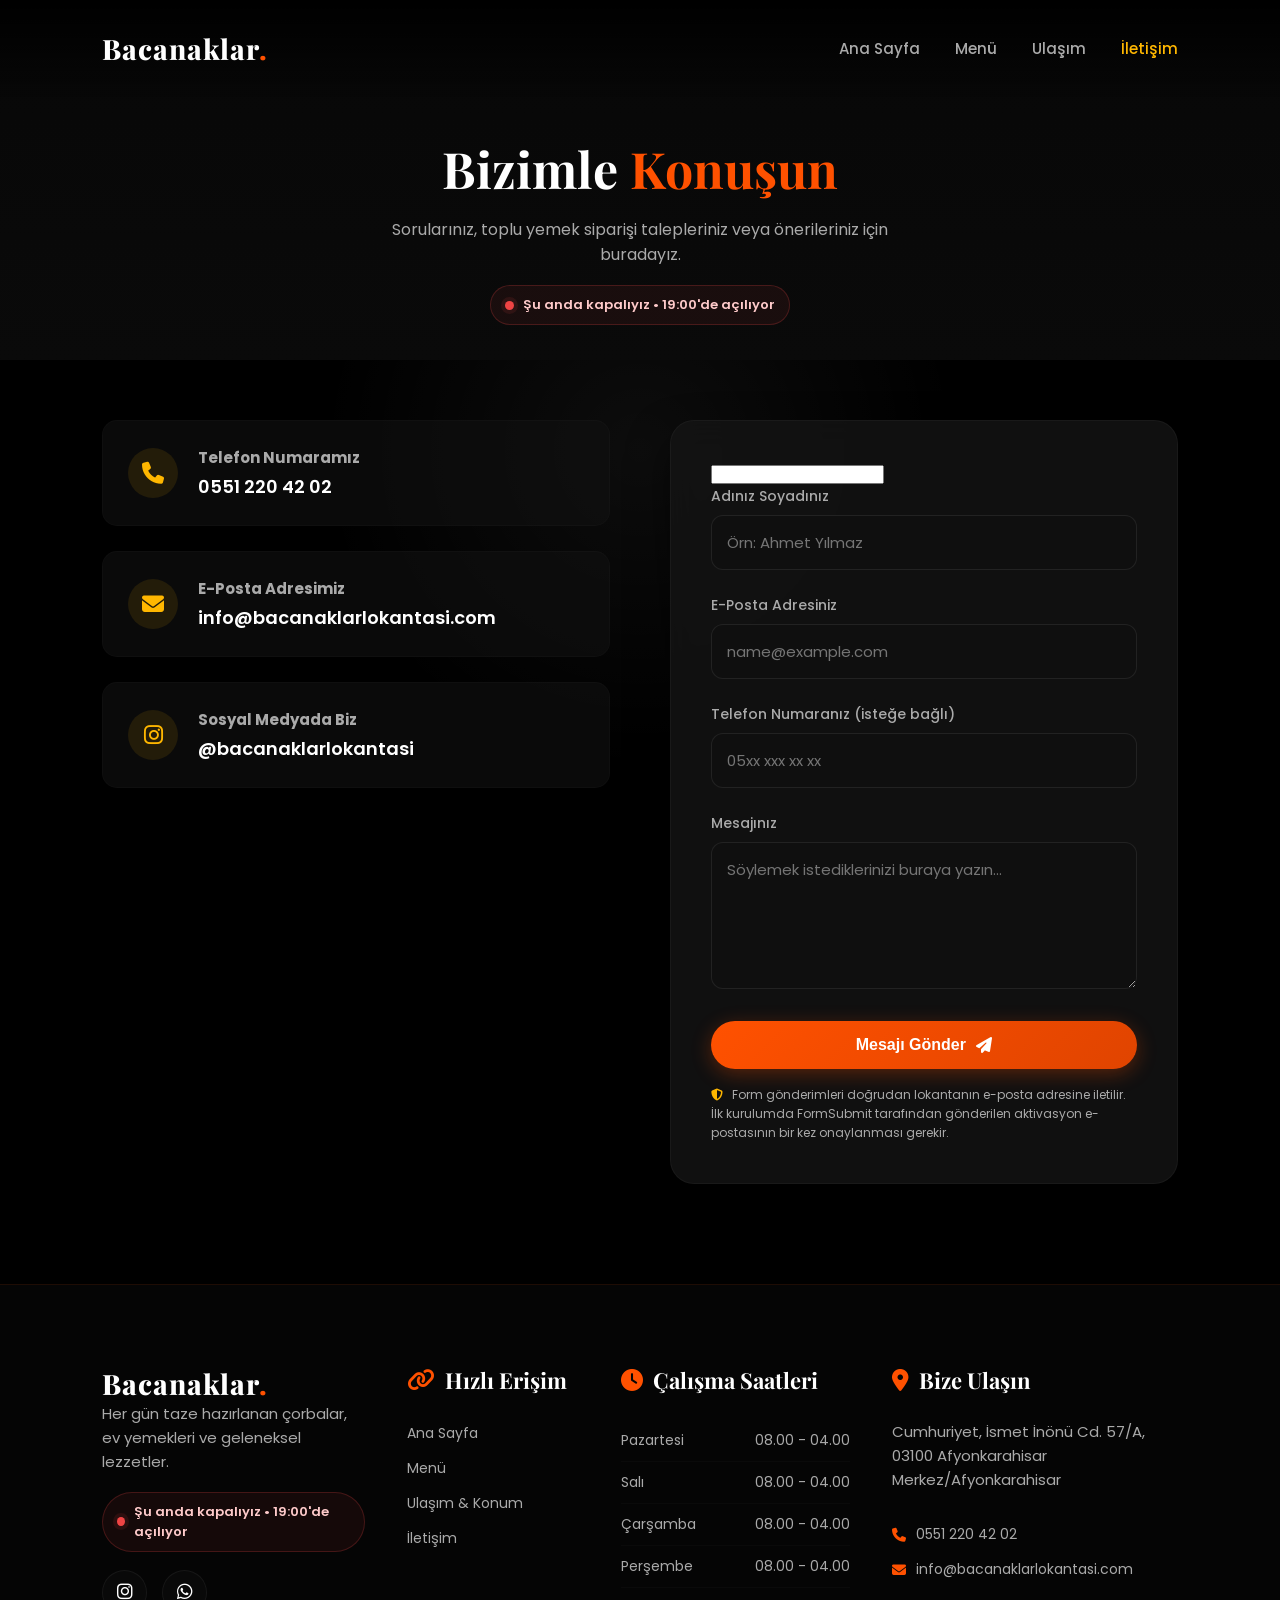
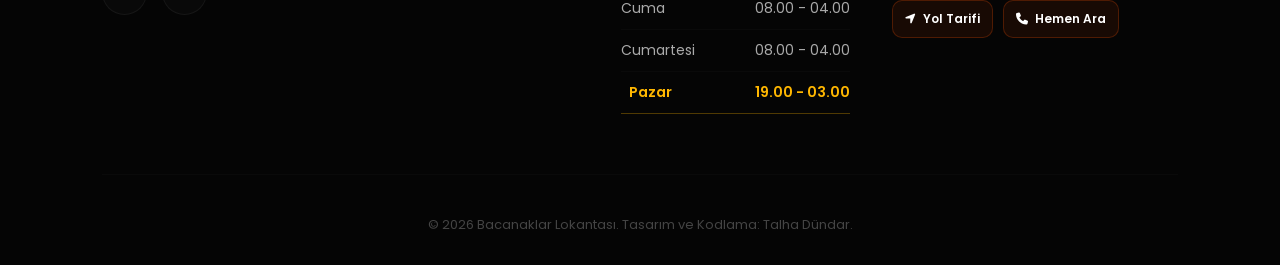
==== commit a0352a74: "Bacanaklar V4 guncellemesi" ====
--- a/iletisim.html
+++ b/iletisim.html
@@ -3,7 +3,75 @@
 <head>
     <meta charset="UTF-8">
     <meta name="viewport" content="width=device-width, initial-scale=1.0">
-    <title>İletişim | Bacanaklar Lokantası</title>
+    <title>İletişim | Bacanaklar Lokantası Afyonkarahisar</title>
+    <!-- BACANAKLAR SEO START -->
+    <meta name="description" content="Bacanaklar Lokantası iletişim: 0551 220 42 02, WhatsApp, e-posta ve mesaj formu. Sipariş, toplu yemek ve bilgi talepleriniz için bize ulaşın.">
+    <meta name="robots" content="index,follow,max-image-preview:large">
+    <meta name="theme-color" content="#050505">
+    <link rel="canonical" href="https://bacanaklarlokantasi.vercel.app/iletisim.html">
+    <link rel="icon" type="image/png" href="/bacanaklarlokanta.png">
+    <link rel="apple-touch-icon" href="/bacanaklarlokanta.png">
+
+    <meta property="og:locale" content="tr_TR">
+    <meta property="og:type" content="website">
+    <meta property="og:site_name" content="Bacanaklar Lokantası">
+    <meta property="og:title" content="İletişim | Bacanaklar Lokantası Afyonkarahisar">
+    <meta property="og:description" content="Bacanaklar Lokantası iletişim: 0551 220 42 02, WhatsApp, e-posta ve mesaj formu. Sipariş, toplu yemek ve bilgi talepleriniz için bize ulaşın.">
+    <meta property="og:url" content="https://bacanaklarlokantasi.vercel.app/iletisim.html">
+    <meta property="og:image" content="https://bacanaklarlokantasi.vercel.app/bacanaklarlokanta.png">
+    <meta property="og:image:alt" content="Bacanaklar Lokantası geleneksel lezzetleri">
+
+    <meta name="twitter:card" content="summary_large_image">
+    <meta name="twitter:title" content="İletişim | Bacanaklar Lokantası Afyonkarahisar">
+    <meta name="twitter:description" content="Bacanaklar Lokantası iletişim: 0551 220 42 02, WhatsApp, e-posta ve mesaj formu. Sipariş, toplu yemek ve bilgi talepleriniz için bize ulaşın.">
+    <meta name="twitter:image" content="https://bacanaklarlokantasi.vercel.app/bacanaklarlokanta.png">
+
+    <script type="application/ld+json">
+{
+  "@context": "https://schema.org",
+  "@type": "Restaurant",
+  "@id": "https://bacanaklarlokantasi.vercel.app/#restaurant",
+  "name": "Bacanaklar Lokantası",
+  "url": "https://bacanaklarlokantasi.vercel.app/",
+  "telephone": "+90 551 220 42 02",
+  "email": "info@bacanaklarlokantasi.com",
+  "image": [
+    "https://bacanaklarlokantasi.vercel.app/bacanaklarlokanta.png",
+    "https://bacanaklarlokantasi.vercel.app/kellepaca.png"
+  ],
+  "logo": "https://bacanaklarlokantasi.vercel.app/bacanaklarlokanta.png",
+  "priceRange": "₺₺",
+  "servesCuisine": [
+    "Türk Mutfağı",
+    "Ev Yemekleri",
+    "Çorba"
+  ],
+  "menu": "https://bacanaklarlokantasi.vercel.app/menu.html",
+  "address": {
+    "@type": "PostalAddress",
+    "streetAddress": "Cumhuriyet, İsmet İnönü Cd. 57/A",
+    "postalCode": "03100",
+    "addressLocality": "Afyonkarahisar Merkez",
+    "addressRegion": "Afyonkarahisar",
+    "addressCountry": "TR"
+  },
+  "geo": {
+    "@type": "GeoCoordinates",
+    "latitude": 38.7551238,
+    "longitude": 30.5512127
+  },
+  "hasMap": "https://www.google.com/maps/place/Bacanaklar+lokantas%C4%B1/@38.7551238,30.5512127,17z/",
+  "sameAs": [
+    "https://www.instagram.com/bacanaklarlokantasi/"
+  ],
+  "openingHours": [
+    "Mo-Sa 08:00-04:00",
+    "Su 19:00-03:00"
+  ]
+}
+    </script>
+    <!-- BACANAKLAR SEO END -->
+
     <link rel="preconnect" href="https://fonts.googleapis.com">
     <link rel="preconnect" href="https://fonts.gstatic.com" crossorigin>
     <link href="https://fonts.googleapis.com/css2?family=Playfair+Display:wght@600;800&family=Poppins:wght@300;400;500;600;700&display=swap" rel="stylesheet">
@@ -30,6 +98,10 @@
         <div class="menu-hero-text">
             <h1 class="animate-fade-up">Bizimle <span>Konuşun</span></h1>
             <p class="animate-fade-up delay-1">Sorularınız, toplu yemek siparişi talepleriniz veya önerileriniz için buradayız.</p>
+            <div class="restaurant-status hero-status page-hero-status" data-restaurant-status aria-live="polite">
+                <span class="status-dot" aria-hidden="true"></span>
+                <span class="status-text">Çalışma durumu hesaplanıyor…</span>
+            </div>
         </div>
     </section>
 
@@ -61,7 +133,12 @@
             </div>
 
             <div class="contact-form-container animate-fade-up delay-3">
-                <form class="glowing-form" id="contact-form">
+                <form class="glowing-form" id="contact-form" action="https://formsubmit.co/info@bacanaklarlokantasi.com" method="POST">
+                    <input type="hidden" name="_subject" value="Bacanaklar web sitesi yeni mesaj">
+                    <input type="hidden" name="_next" value="https://bacanaklarlokantasi.vercel.app/iletisim.html?sent=1">
+                    <input type="hidden" name="_template" value="table">
+                    <input type="hidden" name="_captcha" value="false">
+                    <input type="text" name="_honey" class="form-honeypot" tabindex="-1" autocomplete="off" aria-hidden="true">
                     <div class="form-group">
                         <label for="name">Adınız Soyadınız</label>
                         <input type="text" id="name" name="name" autocomplete="name" placeholder="Örn: Ahmet Yılmaz" required>
@@ -69,6 +146,10 @@
                     <div class="form-group">
                         <label for="email">E-Posta Adresiniz</label>
                         <input type="email" id="email" name="email" autocomplete="email" placeholder="name@example.com" required>
+                    </div>
+                    <div class="form-group">
+                        <label for="phone">Telefon Numaranız <span class="optional-label">(isteğe bağlı)</span></label>
+                        <input type="tel" id="phone" name="phone" autocomplete="tel" inputmode="tel" placeholder="05xx xxx xx xx">
                     </div>
                     <div class="form-group">
                         <label for="message">Mesajınız</label>
@@ -78,15 +159,75 @@
                         Mesajı Gönder <i class="fa-solid fa-paper-plane"></i>
                     </button>
                 </form>
-                <p class="form-note"><i class="fa-solid fa-circle-info"></i> Gönder butonu cihazınızdaki e-posta uygulamasını açar. Bir sonraki aşamada formu doğrudan site üzerinden gönderecek sisteme bağlayacağız.</p>
+                <div id="form-status" class="form-status" role="status" aria-live="polite"></div>
+                <p class="form-note"><i class="fa-solid fa-shield-halved"></i> Form gönderimleri doğrudan lokantanın e-posta adresine iletilir. İlk kurulumda FormSubmit tarafından gönderilen aktivasyon e-postasının bir kez onaylanması gerekir.</p>
             </div>
 
         </div>
     </section>
 
-    <footer style="padding: 40px 8% 20px 8%; background:#050505; border-top:1px solid rgba(255,81,0,0.05)">
-        <div class="footer-bottom" style="padding:0; border:none;">
-            <p>© 2026 Bacanaklar Lokantası. Tüm Hakları Saklıdır.</p>
+    <footer class="site-footer" id="footer">
+        <div class="footer-container footer-container-v2">
+            <div class="footer-info">
+                <a href="index.html" class="logo">Bacanaklar<span>.</span></a>
+                <p class="footer-tagline">Her gün taze hazırlanan çorbalar, ev yemekleri ve geleneksel lezzetler.</p>
+                <div class="restaurant-status footer-status" data-restaurant-status aria-live="polite">
+                    <span class="status-dot" aria-hidden="true"></span>
+                    <span class="status-text">Çalışma durumu hesaplanıyor…</span>
+                </div>
+                <div class="social-links">
+                    <a href="https://www.instagram.com/bacanaklarlokantasi/" target="_blank" rel="noopener noreferrer" aria-label="Bacanaklar Lokantası Instagram">
+                        <i class="fa-brands fa-instagram"></i>
+                    </a>
+                    <a href="https://wa.me/905512204202?text=Merhaba%20Bacanaklar%20Lokantas%C4%B1%2C%20bilgi%20almak%20istiyorum." target="_blank" rel="noopener noreferrer" aria-label="Bacanaklar Lokantası WhatsApp">
+                        <i class="fa-brands fa-whatsapp"></i>
+                    </a>
+                </div>
+            </div>
+
+            <div class="footer-links">
+                <h3><i class="fa-solid fa-link"></i> Hızlı Erişim</h3>
+                <ul class="footer-link-list">
+                    <li><a href="index.html">Ana Sayfa</a></li>
+                    <li><a href="menu.html">Menü</a></li>
+                    <li><a href="ulasim.html">Ulaşım & Konum</a></li>
+                    <li><a href="iletisim.html">İletişim</a></li>
+                </ul>
+            </div>
+
+            <div class="footer-hours">
+                <h3><i class="fa-solid fa-clock"></i> Çalışma Saatleri</h3>
+                <ul class="hours-list">
+                    <li class="day-row" data-day="1"><span>Pazartesi</span> <span>08.00 - 04.00</span></li>
+                    <li class="day-row" data-day="2"><span>Salı</span> <span>08.00 - 04.00</span></li>
+                    <li class="day-row" data-day="3"><span>Çarşamba</span> <span>08.00 - 04.00</span></li>
+                    <li class="day-row" data-day="4"><span>Perşembe</span> <span>08.00 - 04.00</span></li>
+                    <li class="day-row" data-day="5"><span>Cuma</span> <span>08.00 - 04.00</span></li>
+                    <li class="day-row" data-day="6"><span>Cumartesi</span> <span>08.00 - 04.00</span></li>
+                    <li class="day-row" data-day="0"><span>Pazar</span> <span>19.00 - 03.00</span></li>
+                </ul>
+            </div>
+
+            <div class="footer-contact">
+                <h3><i class="fa-solid fa-location-dot"></i> Bize Ulaşın</h3>
+                <p class="address-text">Cumhuriyet, İsmet İnönü Cd. 57/A, 03100 Afyonkarahisar Merkez/Afyonkarahisar</p>
+                <ul class="footer-contact-list">
+                    <li><a href="tel:+905512204202"><i class="fa-solid fa-phone"></i> 0551 220 42 02</a></li>
+                    <li><a href="mailto:info@bacanaklarlokantasi.com"><i class="fa-solid fa-envelope"></i> info@bacanaklarlokantasi.com</a></li>
+                </ul>
+                <div class="footer-cta-row">
+                    <a class="footer-mini-btn" href="https://www.google.com/maps/dir/?api=1&destination=Bacanaklar%20Lokantas%C4%B1%2C%20Afyonkarahisar" target="_blank" rel="noopener noreferrer">
+                        <i class="fa-solid fa-location-arrow"></i> Yol Tarifi
+                    </a>
+                    <a class="footer-mini-btn" href="tel:+905512204202">
+                        <i class="fa-solid fa-phone"></i> Hemen Ara
+                    </a>
+                </div>
+            </div>
+        </div>
+
+        <div class="footer-bottom">
+            <p>© 2026 Bacanaklar Lokantası. Tasarım ve Kodlama: Talha Dündar.</p>
         </div>
     </footer>
 
--- a/style.css
+++ b/style.css
@@ -1473,3 +1473,103 @@
         transform: none !important;
     }
 }
+
+
+/* ==========================================================================
+   14. V4 — DURUM, ORTAK FOOTER, MENÜ ARAMA & ZİYARETÇİ ARAÇLARI
+   ========================================================================== */
+.restaurant-status {
+    display: inline-flex;
+    align-items: center;
+    gap: 9px;
+    width: fit-content;
+    padding: 9px 14px;
+    border-radius: 999px;
+    border: 1px solid rgba(255,255,255,0.08);
+    background: rgba(255,255,255,0.035);
+    color: var(--text-muted);
+    font-size: 13px;
+    font-weight: 600;
+}
+
+.hero-status { margin: 0 0 24px; }
+.page-hero-status { margin: 18px auto 0; }
+.footer-status { margin: 18px 0; }
+.status-dot { width: 9px; height: 9px; border-radius: 50%; background: #777; box-shadow: 0 0 0 4px rgba(255,255,255,0.04); }
+.restaurant-status.is-open { color: #b7f7c8; border-color: rgba(34,197,94,0.24); background: rgba(34,197,94,0.08); }
+.restaurant-status.is-open .status-dot { background: #22c55e; box-shadow: 0 0 0 4px rgba(34,197,94,0.12), 0 0 14px rgba(34,197,94,0.45); }
+.restaurant-status.is-closed { color: #fecaca; border-color: rgba(239,68,68,0.22); background: rgba(239,68,68,0.07); }
+.restaurant-status.is-closed .status-dot { background: #ef4444; box-shadow: 0 0 0 4px rgba(239,68,68,0.10); }
+
+.footer-container-v2 {
+    grid-template-columns: 1.15fr 0.75fr 1fr 1.25fr;
+    gap: 42px;
+}
+.footer-links h3 { font-family: var(--font-serif); font-size: 22px; margin-bottom: 25px; display: flex; align-items: center; gap: 10px; }
+.footer-links h3 i { color: var(--accent-orange); }
+.footer-link-list, .footer-contact-list { list-style: none; display: grid; gap: 10px; }
+.footer-link-list a, .footer-contact-list a { color: var(--text-muted); text-decoration: none; font-size: 14px; transition: color .25s ease, transform .25s ease; display: inline-flex; align-items: center; gap: 8px; }
+.footer-link-list a:hover, .footer-contact-list a:hover { color: var(--accent-yellow); transform: translateX(3px); }
+.footer-contact-list i { color: var(--accent-orange); width: 16px; }
+.footer-cta-row { display: flex; flex-wrap: wrap; gap: 10px; margin-top: 18px; }
+.footer-mini-btn { display: inline-flex; align-items: center; gap: 7px; color: #fff; text-decoration: none; font-size: 12px; font-weight: 600; padding: 9px 12px; border-radius: 10px; border: 1px solid rgba(255,81,0,.24); background: rgba(255,81,0,.08); transition: .25s ease; }
+.footer-mini-btn:hover { background: var(--accent-orange); transform: translateY(-2px); }
+
+.menu-search-wrap { max-width: 620px; margin: 0 auto 24px; }
+.menu-search-label { display: block; font-size: 13px; font-weight: 600; color: var(--text-muted); margin: 0 0 8px 4px; }
+.menu-search-box { height: 56px; display: flex; align-items: center; gap: 12px; padding: 0 16px; border-radius: 16px; background: rgba(18,18,18,.9); border: 1px solid rgba(255,255,255,.08); transition: border-color .25s ease, box-shadow .25s ease; }
+.menu-search-box:focus-within { border-color: rgba(255,81,0,.65); box-shadow: 0 0 0 4px rgba(255,81,0,.08); }
+.menu-search-box > i { color: var(--accent-orange); }
+.menu-search-box input { flex: 1; min-width: 0; height: 100%; border: 0; outline: 0; background: transparent; color: #fff; font: inherit; font-size: 15px; }
+.menu-search-box input::placeholder { color: #666; }
+.menu-search-clear { width: 34px; height: 34px; border: 0; border-radius: 9px; background: rgba(255,255,255,.06); color: var(--text-muted); cursor: pointer; }
+.menu-search-clear:hover { color: #fff; background: rgba(255,81,0,.18); }
+.menu-search-hint { margin-top: 8px; text-align: center; color: #777; font-size: 12px; }
+.menu-no-results { max-width: 520px; margin: 50px auto 0; padding: 34px; text-align: center; border-radius: 20px; border: 1px dashed rgba(255,255,255,.12); background: rgba(255,255,255,.025); }
+.menu-no-results i { font-size: 32px; color: var(--accent-orange); margin-bottom: 12px; }
+.menu-no-results h3 { font-family: var(--font-serif); font-size: 23px; margin-bottom: 8px; }
+.menu-no-results p { color: var(--text-muted); font-size: 14px; }
+
+.visitor-tools-section { padding: 110px 8%; position: relative; }
+.visitor-tools-header { text-align: center; margin-bottom: 48px; }
+.section-kicker { display: inline-block; color: var(--accent-yellow); text-transform: uppercase; letter-spacing: 2px; font-size: 12px; font-weight: 700; margin-bottom: 10px; }
+.visitor-tools-grid { display: grid; grid-template-columns: repeat(3, minmax(0,1fr)); gap: 22px; }
+.visitor-tool-card { padding: 30px; border-radius: 20px; border: 1px solid rgba(255,255,255,.055); background: linear-gradient(145deg, rgba(22,22,22,.86), rgba(10,10,10,.86)); transition: transform .3s ease, border-color .3s ease; }
+.visitor-tool-card:hover { transform: translateY(-6px); border-color: rgba(255,81,0,.28); }
+.visitor-tool-icon { width: 48px; height: 48px; display: grid; place-items: center; border-radius: 14px; color: var(--accent-yellow); background: rgba(255,183,0,.08); margin-bottom: 18px; font-size: 20px; }
+.visitor-tool-card h3 { font-family: var(--font-serif); font-size: 22px; margin-bottom: 10px; }
+.visitor-tool-card p { color: var(--text-muted); font-size: 14px; line-height: 1.7; min-height: 72px; }
+.visitor-tool-link { display: inline-flex; align-items: center; gap: 8px; margin-top: 18px; color: var(--accent-orange); font-weight: 600; font-size: 14px; text-decoration: none; }
+.visitor-tool-link i { font-size: 12px; transition: transform .2s ease; }
+.visitor-tool-link:hover i { transform: translateX(3px); }
+
+.faq-wrap { margin-top: 70px; padding: 38px; border-radius: 24px; border: 1px solid rgba(255,255,255,.05); background: rgba(14,14,14,.65); }
+.faq-heading { text-align: center; margin-bottom: 28px; }
+.faq-heading h2 { font-family: var(--font-serif); font-size: 34px; }
+.faq-grid { display: grid; grid-template-columns: 1fr 1fr; gap: 12px; }
+.faq-item { border: 1px solid rgba(255,255,255,.06); border-radius: 14px; background: rgba(255,255,255,.025); overflow: hidden; }
+.faq-item summary { list-style: none; cursor: pointer; padding: 18px 20px; font-weight: 600; font-size: 14px; position: relative; padding-right: 46px; }
+.faq-item summary::-webkit-details-marker { display: none; }
+.faq-item summary::after { content: '+'; position: absolute; right: 18px; top: 50%; transform: translateY(-50%); color: var(--accent-orange); font-size: 22px; font-weight: 400; }
+.faq-item[open] summary::after { content: '–'; }
+.faq-item p { padding: 0 20px 18px; color: var(--text-muted); font-size: 13px; line-height: 1.7; }
+
+:focus-visible { outline: 2px solid var(--accent-yellow); outline-offset: 3px; }
+
+@media (max-width: 1100px) {
+    .footer-container-v2 { grid-template-columns: 1fr 1fr; }
+}
+@media (max-width: 768px) {
+    .restaurant-status { margin-left: auto; margin-right: auto; }
+    .footer-status { margin-left: auto; margin-right: auto; }
+    .footer-container-v2 { grid-template-columns: 1fr; }
+    .footer-links h3 { justify-content: center; }
+    .footer-link-list, .footer-contact-list { justify-items: center; }
+    .footer-cta-row { justify-content: center; }
+    .visitor-tools-section { padding: 70px 5%; }
+    .visitor-tools-grid, .faq-grid { grid-template-columns: 1fr; }
+    .visitor-tool-card p { min-height: auto; }
+    .faq-wrap { margin-top: 45px; padding: 24px 16px; }
+    .faq-heading h2 { font-size: 29px; }
+    .menu-search-wrap { margin-bottom: 18px; }
+}
